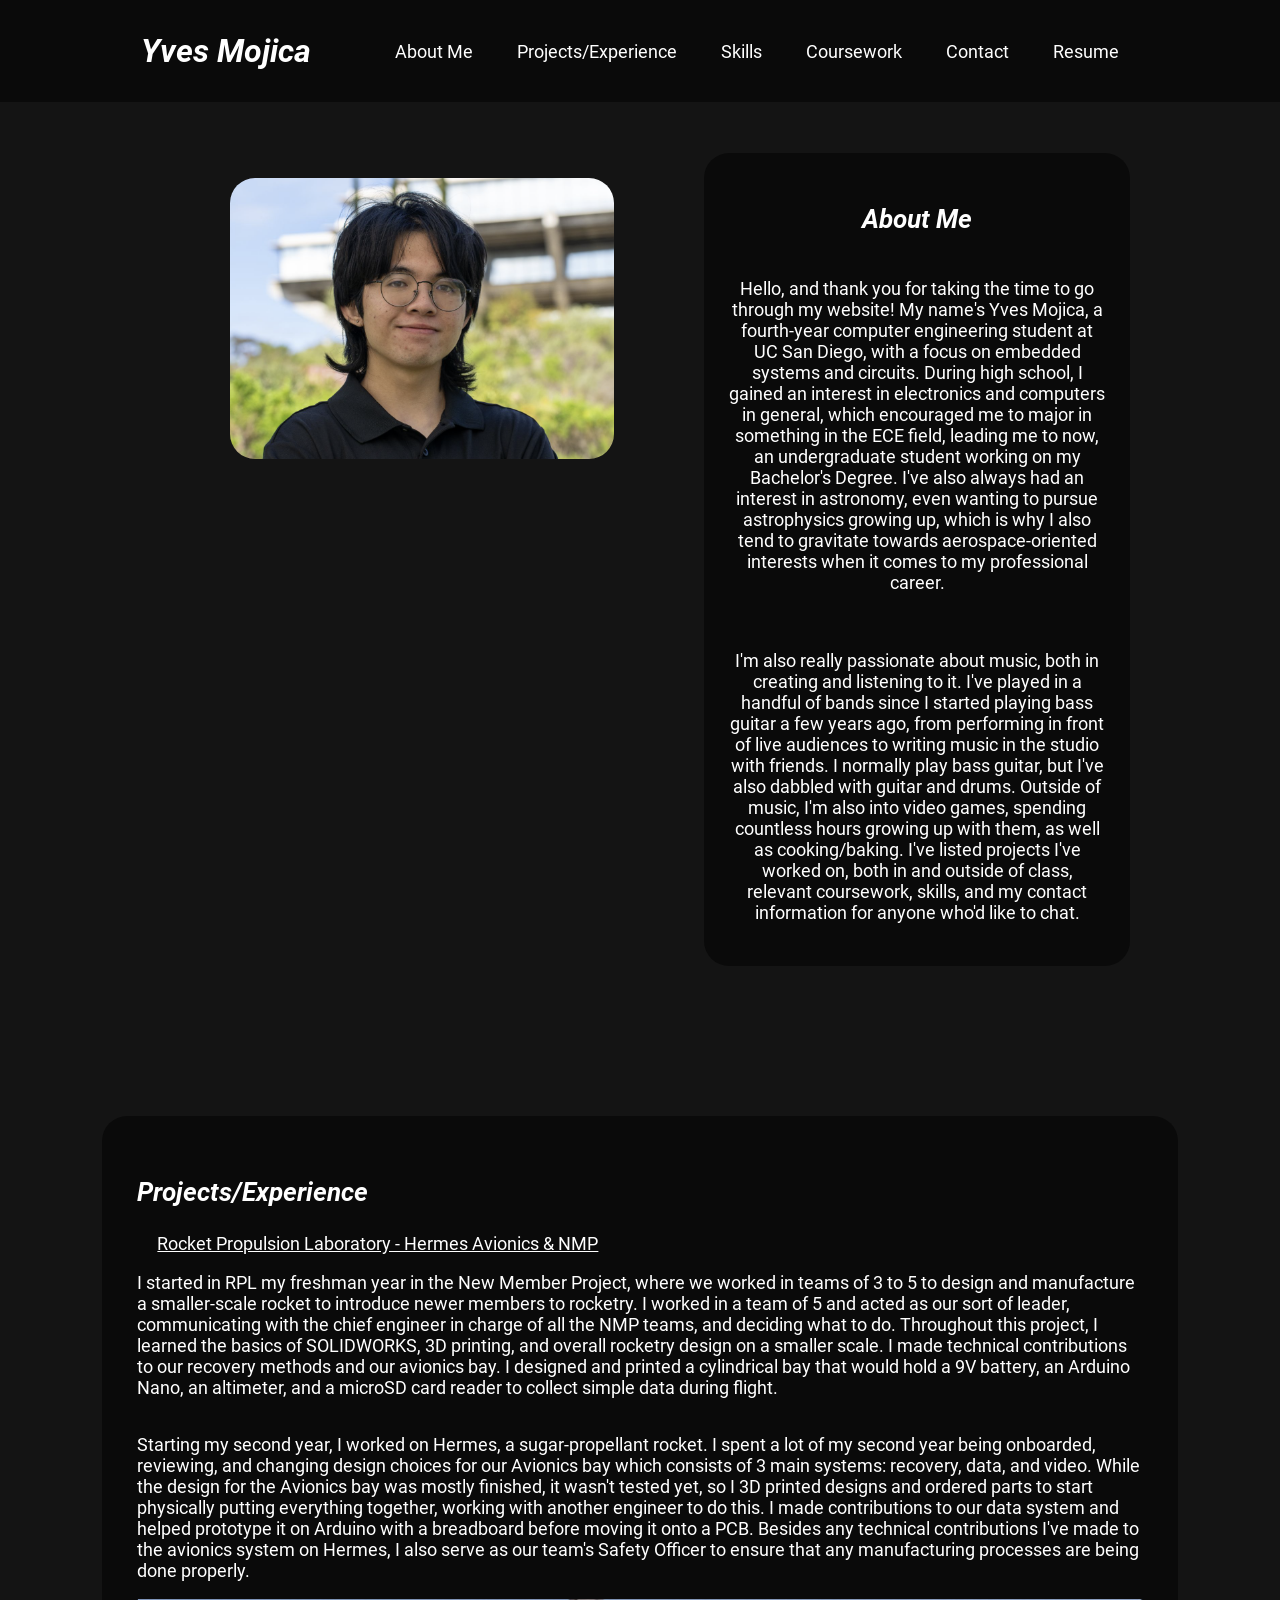
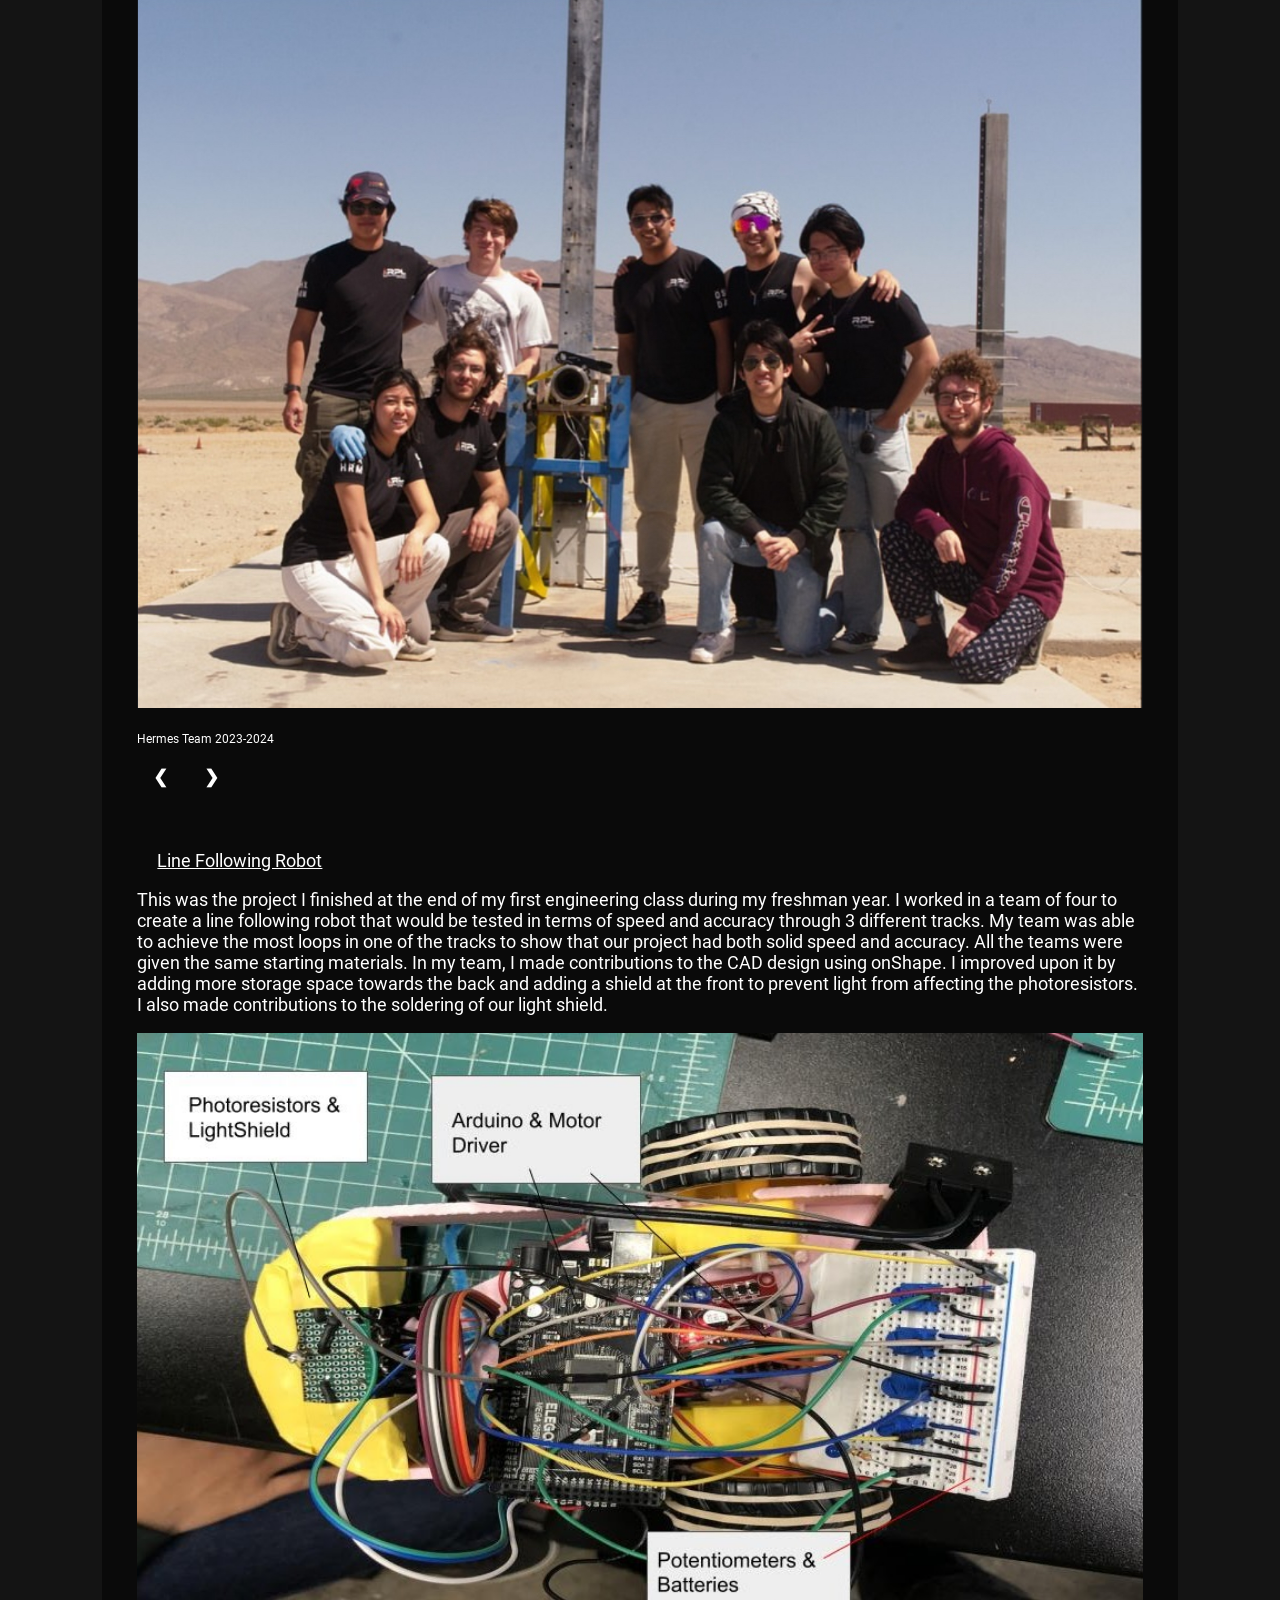
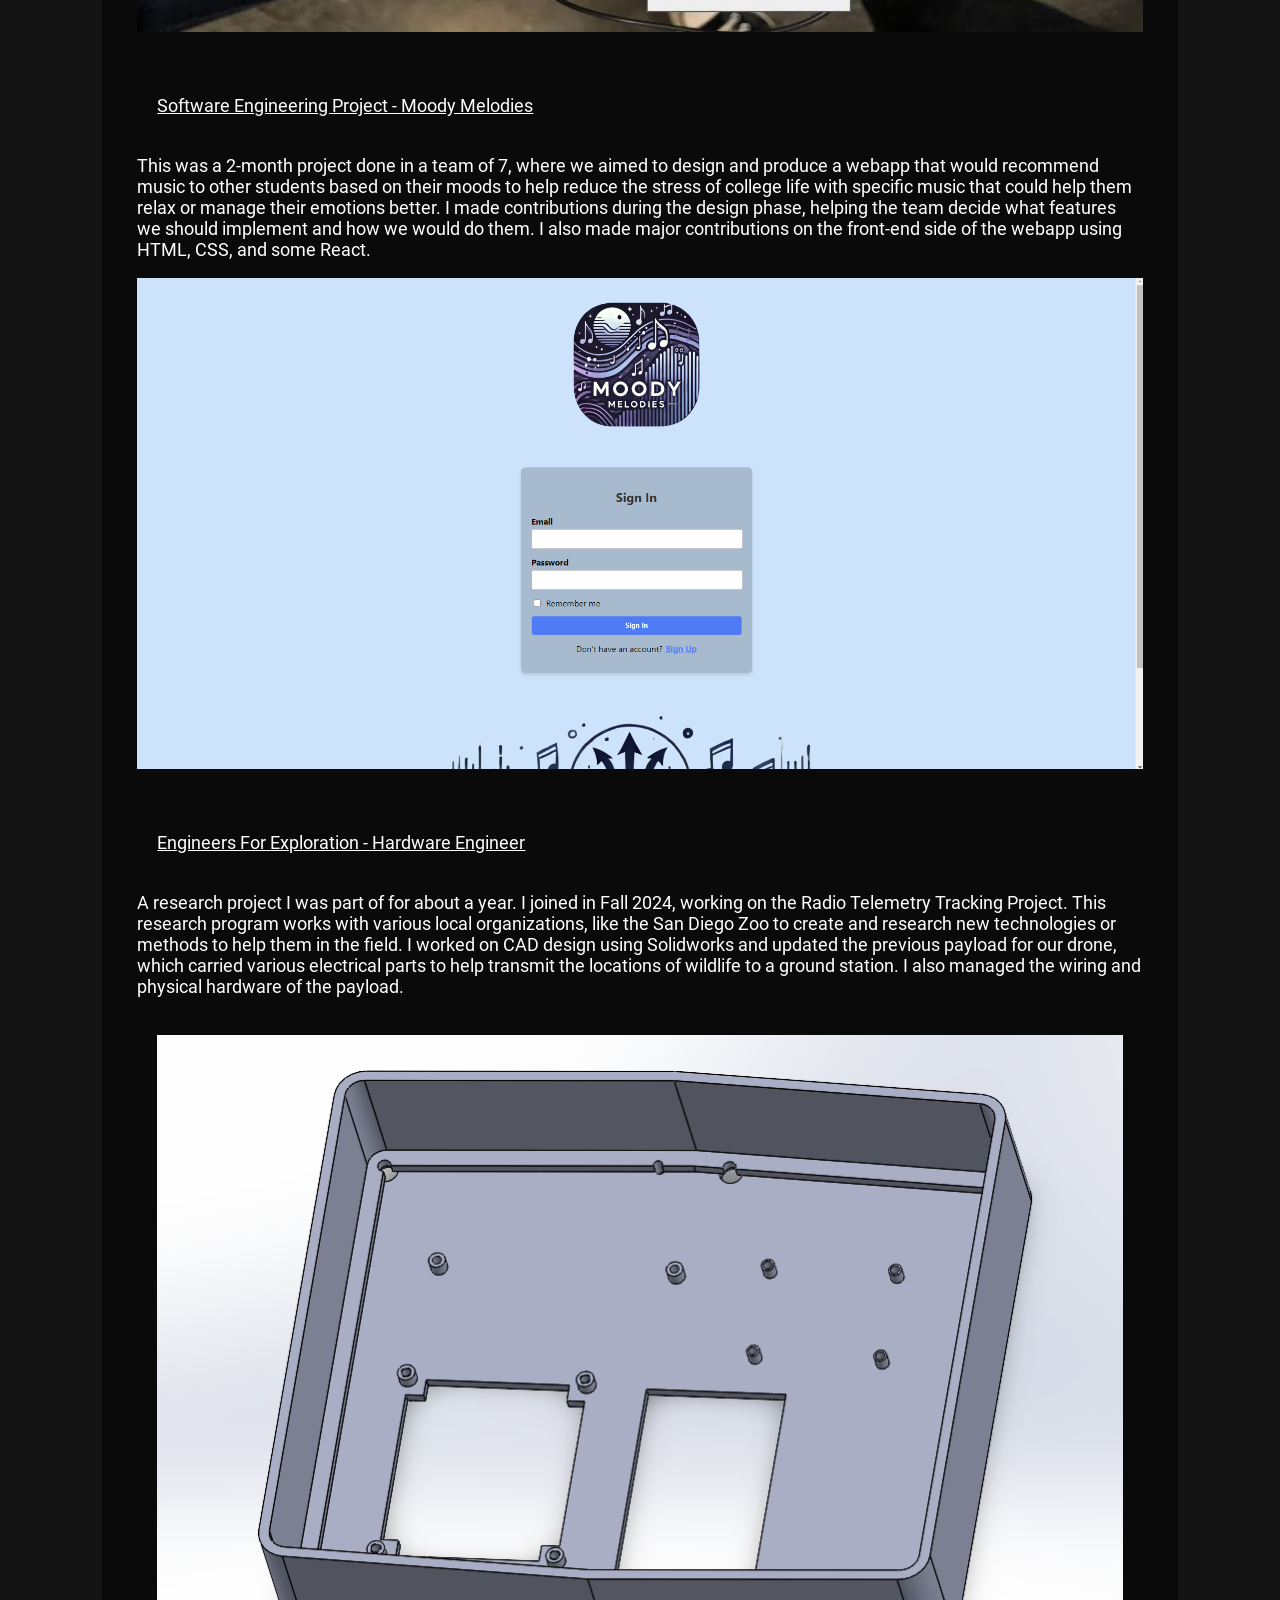
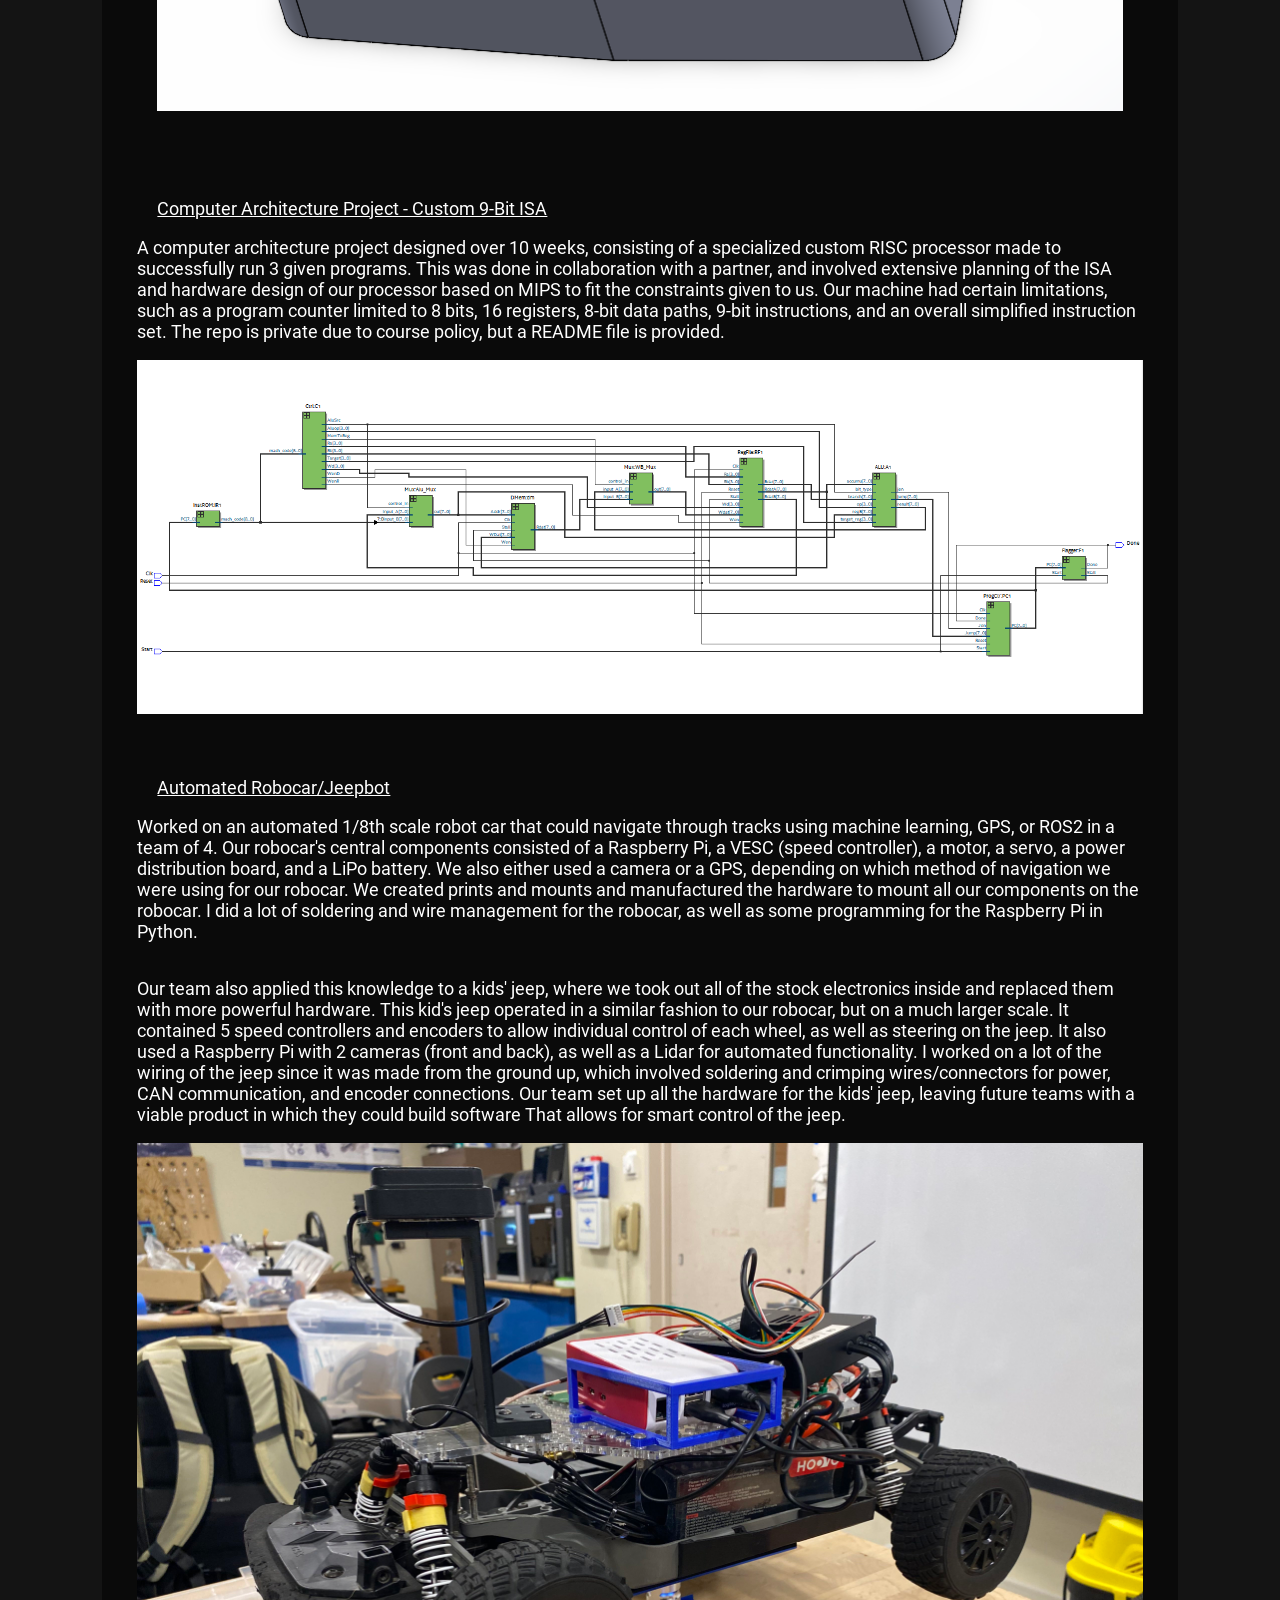
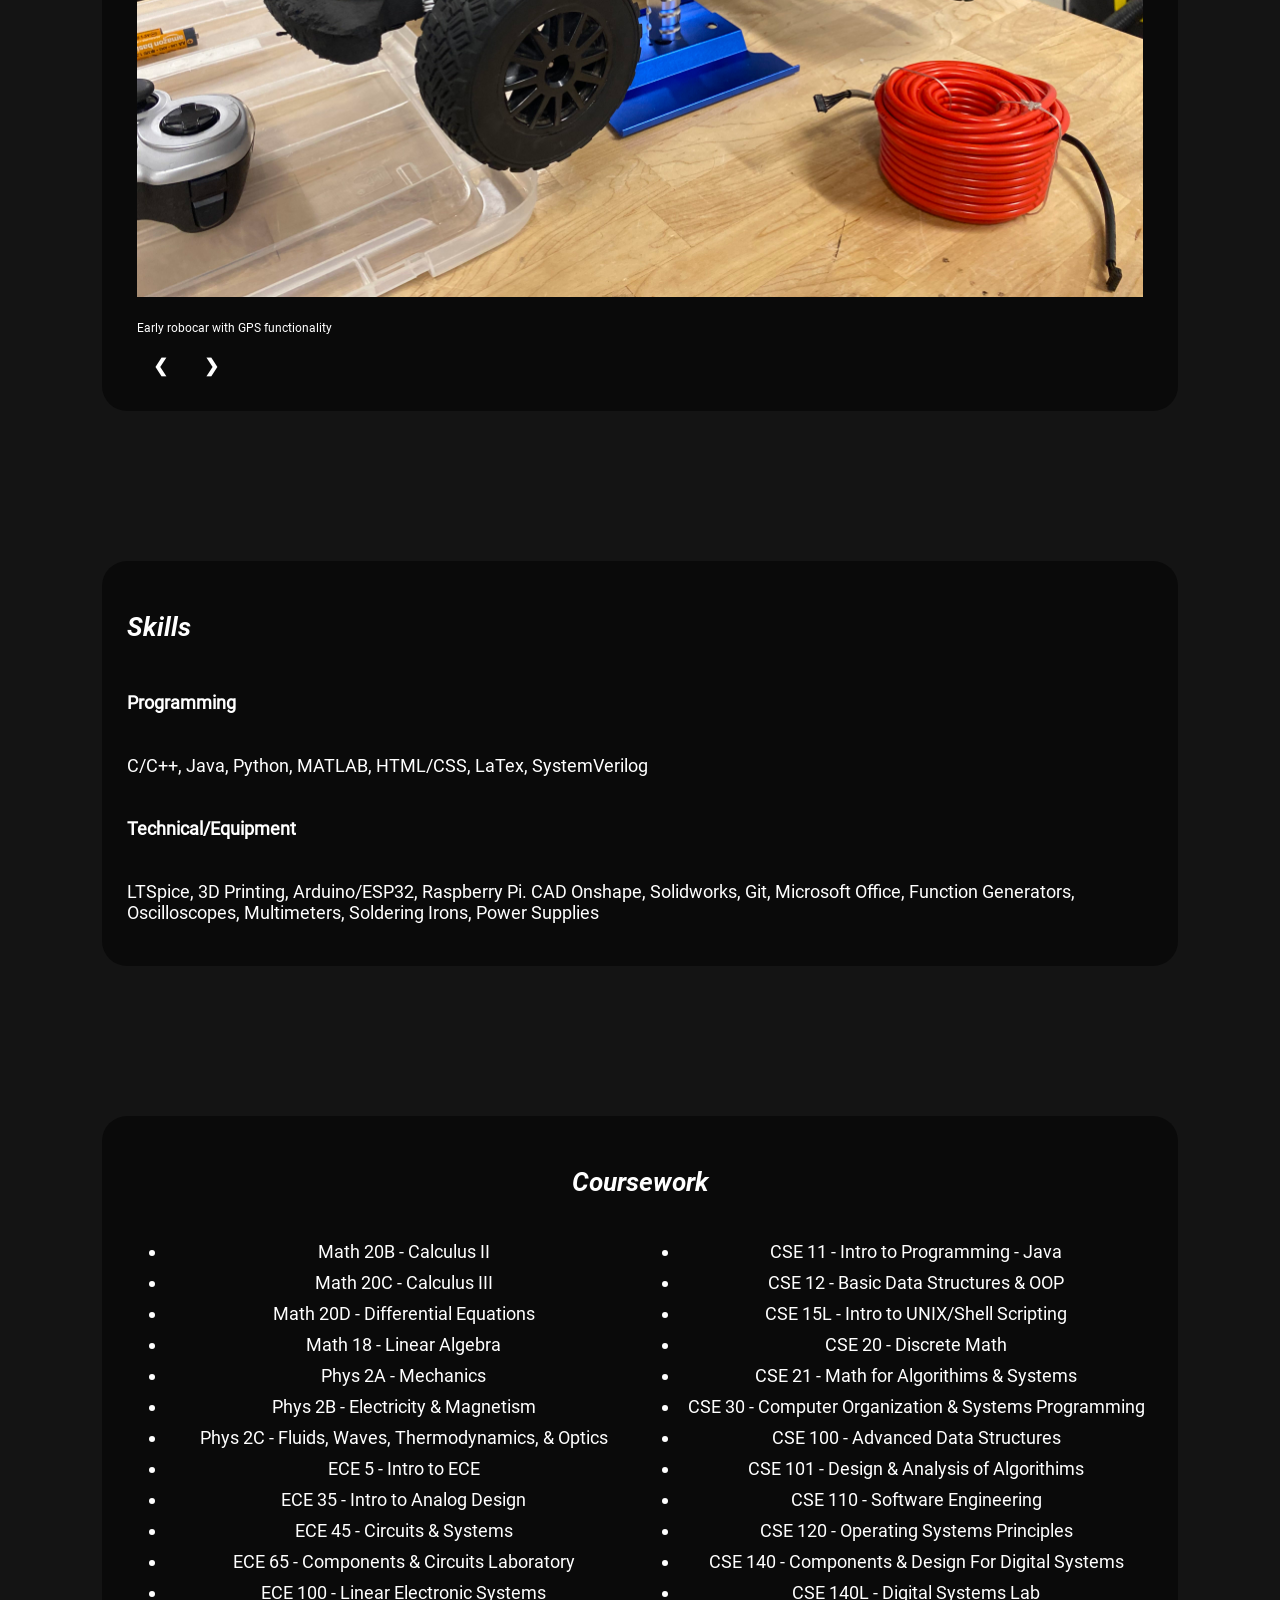
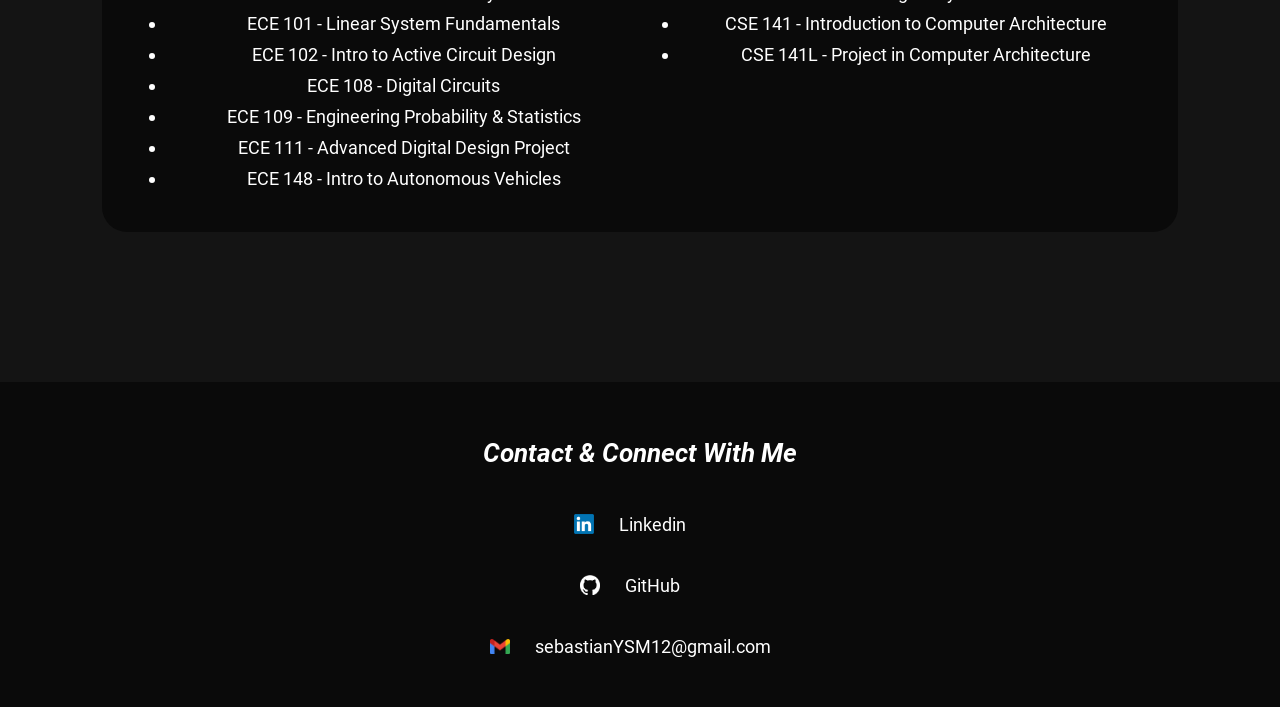
==== index.html @ 0448da9d "Update index.html" ====
<!DOCTYPE html>
<html>
<head>
<link rel="stylesheet" href="styling.css">
<link rel="stylesheet" href="https://cdnjs.cloudflare.com/ajax/libs/font-awesome/4.7.0/css/font-awesome.min.css">
<meta name="viewport" content="width=device-width,initial-scale=1" />
</head>
<body>
	
<div class="nav">
	<div class="header"><p>Yves Mojica</p></div>
	<div id="myLinks">
		<a href="#about">About Me</a>
        <a href="#projects">Projects/Experience</a>
        <a href="#skills">Skills</a>
        <a href="#coursework">Coursework</a>
        <a href="#contact">Contact</a>
        <a href="./assets/resume.pdf">Resume</a>
	</div>
    <a href="javascript:void(0);" class="icon" onclick="navMenu()">
        <i class="fa fa-bars"></i>
      </a>
</div>

<img src="./assets/headshot1.png" class="personalImage" width="30%" height="30%" style="max-width:100%;height:auto;"/>

<div id="about" class="div1">
	<div class="subheader"><p>About Me</p></div>

    <p> Hello, and thank you for taking the time to go through my website! My name's Yves Mojica, a fourth-year computer engineering student at UC San Diego, 
        with a focus on embedded systems and circuits. During high school, I gained an interest in electronics and computers in general, which encouraged me to 
	major in something in the ECE field, leading me to now, an undergraduate student working on my Bachelor's Degree. I've also always had an interest in astronomy, even wanting to pursue
		astrophysics growing up, which is why I also tend to gravitate towards aerospace-oriented interests when it comes to my professional career.
    </p>
    <br>
    <p> I'm also really passionate about music, both in creating and listening to it. I've played in a handful of bands since I started playing bass guitar a few years ago, from performing 
        in front of live audiences to writing music in the studio with friends. I normally play bass guitar, but I've also dabbled with guitar and drums. Outside of music, I'm also 
        into video games, spending countless hours growing up with them, as well as cooking/baking. I've listed projects I've worked on, both in and outside of class,
        relevant coursework, skills, and my contact information for anyone who'd like to chat.
    </p>
</div>

<div id="projects" class="div2">
    <div class="subheader"><p>Projects/Experience</p></div>

    <div class="projectTitle"><u><a href="https://github.com/Yves-M22/RPL-Hermes-Arduino-Code">Rocket Propulsion Laboratory - Hermes Avionics & NMP</a></u></div>

    <p> I started in RPL my freshman year in the New Member Project, where we worked in teams of 3 to 5 to design and manufacture a smaller-scale rocket to introduce newer members
        to rocketry. I worked in a team of 5 and acted as our sort of leader, communicating with the chief engineer in charge of all the NMP teams, and deciding what to do. Throughout
        this project, I learned the basics of SOLIDWORKS, 3D printing, and overall rocketry design on a smaller scale. I made technical contributions to our recovery methods and our
        avionics bay. I designed and printed a cylindrical bay that would hold a 9V battery, an Arduino Nano, an altimeter, and a microSD card reader to collect simple data during flight.
    </p>
    
    <p> Starting my second year, I worked on Hermes, a sugar-propellant rocket. I spent a lot of my second year being onboarded, reviewing, and changing design choices for our Avionics bay
        which consists of 3 main systems: recovery, data, and video. While the design for the Avionics bay was mostly finished, it wasn't tested yet, so I 3D printed designs and ordered parts
        to start physically putting everything together, working with another engineer to do this. I made contributions to our data system and helped prototype it on Arduino with a breadboard
        before moving it onto a PCB. Besides any technical contributions I've made to the avionics system on Hermes, I also serve as our team's Safety Officer to ensure that any manufacturing processes
        are being done properly.

    </p>

    <div id="slideshow-rpl" class="slideshow-container-RPL">

        <!-- Full-width images with number and caption text -->
        <div class="mySlides fade">
            <img src="./assets/team.PNG"  width="100%" height="100%" style="max-width:100%;height:auto;"/>
            <div class="text">Hermes Team 2023-2024</div>
        </div>
      
        <div class="mySlides fade">
            <img src="./assets/fritzing.png"  width="100%" height="100%" style="max-width:100%;height:auto;"/>
            <div class="text">Prototyping for Data Collection of Hermes I</div>
        </div>

		<div class="mySlides fade">
            <img src="./assets/hermesII.jpg"  width="100%" height="100%" style="max-width:100%;height:auto;"/>
            <div class="text">Hermes II Avionics/Recovery Bay</div>
        </div>
      
        <!-- Next and previous buttons -->
        <a class="prev" onclick="plusSlides(-1)">&#10094;</a>
        <a class="next" onclick="plusSlides(1)">&#10095;</a>
    </div>

    <br>
    <br>
    <br>

    <div class="projectTitle"><u><a href="https://sites.google.com/ucsd.edu/lab-4-site/home">Line Following Robot </a></u></div>

    <p> This was the project I finished at the end of my first engineering class during my freshman year. I worked in a team of four to create a line following robot that would be tested
        in terms of speed and accuracy through 3 different tracks. My team was able to achieve the most loops in one of the tracks to show that our project had both solid speed and accuracy. All the
        teams were given the same starting materials. In my team, I made contributions to the CAD design using onShape. I improved upon it by adding more storage space towards the back and adding a shield at the
        front to prevent light from affecting the photoresistors. I also made contributions to the soldering of our light shield. 
    </p>

    <img src="./assets/minirobot.jpg"  width="100%" height="100%" style="max-width:100%;height:auto;"/>

    <br>
    <br>
    <br>

    <div class="projectTitle"><u><a href="https://github.com/nqrwhal/CSE-110-Moody-Melodies">Software Engineering Project - Moody Melodies </a></u></div>

    <br>
    <p> This was a 2-month project done in a team of 7, where we aimed to design and produce a webapp that would recommend music to other students based on their moods to help reduce the
        stress of college life with specific music that could help them relax or manage their emotions better. I made contributions during the design phase, helping the team decide what features
        we should implement and how we would do them. I also made major contributions on the front-end side of the webapp using HTML, CSS, and some React. 
    </p>

    <img src="./assets/login.png"  width="100%" height="100%" style="max-width:100%;height:auto;"/>

    <br>
    <br>
    <br>
    
    <div class="projectTitle"><u><a href="https://e4e.ucsd.edu/radio-collar-tracker/">Engineers For Exploration - Hardware Engineer </a></u></div>

    <br>

    <p> A research project I was part of for about a year. I joined in Fall 2024, working on the Radio Telemetry Tracking Project. This research program works with various local organizations, like the 
        San Diego Zoo to create and research new technologies or methods to help them in the field. I worked on CAD design using Solidworks and updated the previous payload for our drone, which carried
        various electrical parts to help transmit the locations of wildlife to a ground station. I also managed the wiring and physical hardware of the payload. 
    </p>

	<a href="https://github.com/UCSD-E4E/radio-telemetry-tracker-drone-casing-cad">
		<img src="./assets/cadex.png"  width="100%" height="100%" style="max-width:100%;height:auto;"/>
	</a>
	
	<br>
    <br>
    <br>

	<div class="projectTitle"><u><a href="./assets/customISAreadme.md"> Computer Architecture Project - Custom 9-Bit ISA </a></u></div>

	<p> A computer architecture project designed over 10 weeks, consisting of a specialized custom RISC processor made to successfully run 3 given programs. This was done in collaboration with a partner, 
		and involved extensive planning of the ISA and hardware design of our processor based on MIPS to fit the constraints given to us. Our machine had certain limitations, such as a program counter limited
		to 8 bits, 16 registers, 8-bit data paths, 9-bit instructions, and an overall simplified instruction set. The repo is private due to course policy, but a README file is provided. 
    </p>

	<img src="./assets/RTL141.png"  width="100%" height="100%" style="max-width:100%;height:auto;"/>

	<br>
    <br>
    <br>

	<div class="projectTitle"><u><a href="https://github.com/UCSD-ECEMAE-148/148-jeepbot-team-02"> Automated Robocar/Jeepbot </a></u></div>

	<p> Worked on an automated 1/8th scale robot car that could navigate through tracks using machine learning, GPS, or ROS2 in a team of 4. Our robocar's central components consisted of a Raspberry Pi,
		a VESC (speed controller), a motor, a servo, a power distribution board, and a LiPo battery. We also either used a camera or a GPS, depending on which method of navigation we were using for our
		robocar. We created prints and mounts and manufactured the hardware to mount all our components on the robocar. I did a lot of soldering and wire management for the robocar, as well as some programming
		for the Raspberry Pi in Python.
	</p>
	<p>
		Our team also applied this knowledge to a kids' jeep, where we took out all of the stock electronics inside and replaced them with more powerful hardware. This kid's jeep operated in a similar
		fashion to our robocar, but on a much larger scale. It contained 5 speed controllers and encoders to allow individual control of each wheel, as well as steering on the jeep. It also used a Raspberry
		Pi with 2 cameras (front and back), as well as a Lidar for automated functionality. I worked on a lot of the wiring of the jeep since it was made from the ground up, which involved soldering and crimping
		wires/connectors for power, CAN communication, and encoder connections. Our team set up all the hardware for the kids' jeep, leaving future teams with a viable product in which they could build software
		That allows for smart control of the jeep.
    </p>

	<div id="slideshow-148" class="slideshow-container-148">

        <!-- Full-width images with number and caption text -->
        <div class="mySlides fade">
            <img src="./assets/robocar.jpg"  width="100%" height="100%" style="max-width:100%;height:auto;"/>
            <div class="text">Early robocar with GPS functionality</div>
        </div>
      
        <div class="mySlides fade">
            <img src="./assets/schematic.jpeg"  width="100%" height="100%" style="max-width:100%;height:auto;"/>
            <div class="text">Schematic of kids' jeep system</div>
        </div>

		<div class="mySlides fade">
            <img src="./assets/front.jpg"  width="100%" height="100%" style="max-width:100%;height:auto;"/>
            <div class="text">Front Trunk</div>
        </div>

		<div class="mySlides fade">
            <img src="./assets/back.jpg"  width="100%" height="100%" style="max-width:100%;height:auto;"/>
            <div class="text">Rear Trunk</div>
        </div>

		<div class="mySlides fade">
            <img src="./assets/backcam.jpg"  width="100%" height="100%" style="max-width:100%;height:auto;"/>
            <div class="text">Rear view of jeep</div>
        </div>
      
        <!-- Next and previous buttons -->
        <a class="prev" onclick="plusSlides(-1)">&#10094;</a>
        <a class="next" onclick="plusSlides(1,)">&#10095;</a>
    </div>


</div>

<div id="skills" class="div3">
    <div class="subheader"><p>Skills</p></div>
    <h4>Programming</h4>
    <p> C/C++, Java, Python, MATLAB, HTML/CSS, LaTex, SystemVerilog
    </p>
    <h4>Technical/Equipment</h4>
    <p> LTSpice, 3D Printing, Arduino/ESP32, Raspberry Pi. CAD Onshape, Solidworks, Git, Microsoft Office, Function Generators, Oscilloscopes, Multimeters, Soldering Irons, Power Supplies
    </p>
</div>

<div id="coursework" class="div4">
    <div class="subheader"><p>Coursework</p></div>
    
    <div class="courselist">
        <div class="col">
            <ul>
                <li>Math 20B - Calculus II</li>
                <li>Math 20C - Calculus III</li>
                <li>Math 20D - Differential Equations</li>
                <li>Math 18 - Linear Algebra</li>
                <li>Phys 2A - Mechanics</li>
                <li>Phys 2B - Electricity & Magnetism</li>
                <li>Phys 2C - Fluids, Waves, Thermodynamics, & Optics</li>
                <li>ECE 5 - Intro to ECE</li>
                <li>ECE 35 - Intro to Analog Design</li>
                <li>ECE 45 - Circuits & Systems</li>
                <li>ECE 65 - Components & Circuits Laboratory</li>
                <li>ECE 100 - Linear Electronic Systems</li>
                <li>ECE 101 - Linear System Fundamentals</li>
                <li>ECE 102 - Intro to Active Circuit Design</li>
		<li>ECE 108 - Digital Circuits </li>  
		<li>ECE 109 - Engineering Probability & Statistics</li>
				<li>ECE 111 - Advanced Digital Design Project</li>
				<li>ECE 148 - Intro to Autonomous Vehicles</li>
            </ul>
        </div>
        <div class="col">
            <ul>
                <li>CSE 11 - Intro to Programming - Java</li>
                <li>CSE 12 - Basic Data Structures & OOP</li>
                <li>CSE 15L - Intro to UNIX/Shell Scripting</li>
                <li>CSE 20 - Discrete Math</li>
                <li>CSE 21 - Math for Algorithims & Systems</li>
                <li>CSE 30 - Computer Organization & Systems Programming</li>
                <li>CSE 100 - Advanced Data Structures</li>
                <li>CSE 101 - Design & Analysis of Algorithims</li>
                <li>CSE 110 - Software Engineering</li>
				<li>CSE 120 - Operating Systems Principles</li>
				<li>CSE 140 - Components & Design For Digital Systems</li>
				<li>CSE 140L - Digital Systems Lab</li>
				<li>CSE 141 - Introduction to Computer Architecture</li>
				<li>CSE 141L - Project in Computer Architecture</li>
            </ul>
        </div>
    </div>
    
</div>

<div id="contact" class="div5">
    <div class="subheader"><p>Contact & Connect With Me</p></div>
    <div class="contactlinks">
        <img src="./assets/li.png"  width="20px" height="20px" style="max-width:100%;height:100%;margin-top:20px;margin-right:5px;"/>
        <a href="https://www.linkedin.com/in/yves-mojica-233aa2213/">Linkedin</a>
    </div>
    <div class="contactlinks">
        <img src="./assets/git.png"  width="20px" height="20px" style="max-width:100%;height:100%;margin-top:20px;margin-right:5px;"/>
        <a href="https://github.com/Yves-M22">GitHub</a>
    </div>
    <div class="contactlinks">
        <img src="./assets/mail.png"  width="20px" height="20px" style="max-width:100%;height:100%;margin-top:23px;margin-right:5px;"/>
        <a href="https://mail.google.com/mail/u/0/?tab=rm&ogbl#inbox?compose=GTvVlcSKkVPxxrDRsdkHplCWnQvXjzgZbpDwbRGkWvKtSDpphnmbQvbbkRJNpTvDTLDMnmckTTGjs"> sebastianYSM12@gmail.com</a>
    </div>
</div>


<script>
    function navMenu() {
      var x = document.getElementById("myLinks");
      if (x.style.display === "block") {
        x.style.display = "none";
      } else {
        x.style.display = "block";
      }
    }

	let slideIndices = {
      "slideshow-rpl": 1,
      "slideshow-148": 1
	};

	window.onload = function() {
      showSlides(1, "slideshow-rpl");
      showSlides(1, "slideshow-148");
    };

	function plusSlides(n, containerId) {
      showSlides(slideIndices[containerId] += n, containerId);
	}

	function showSlides(n, containerId) {
      let i;
      let container = document.getElementById(containerId);
      let slides = container.getElementsByClassName("mySlides");
    
      if (n > slides.length) { slideIndices[containerId] = 1 }
      if (n < 1) { slideIndices[containerId] = slides.length }
    
      for (i = 0; i < slides.length; i++) {
        slides[i].style.display = "none";
      }
    
      slides[slideIndices[containerId] - 1].style.display = "block";
	}

</script>
---- styling.css ----
@font-face { font-family: roboto-regular; 
    src: url('./assets/Roboto-Regular.ttf'); } 

@font-face { font-family: roboto-bold; 
    src: url('./assets/Roboto-BoldItalic.ttf'); } 

@font-face { font-family: roboto-med ; 
	src: url('./assets/Roboto-MediumItalic.ttf'); } 


.header {
    color:white;
    font-family: roboto-bold;
    font-size: 32px;
	margin-right: 5%;
}

.subheader {
    color:white;
    font-family: roboto-bold;
    font-size: 26px;
}


.nav {
	display: inline-block;
	width: 100%;
	position: sticky;
	top: 0;
	scroll-margin-top: 200px;
	font-size: 18px;
	color: black;
	background-color: rgb(10, 10, 10);
	max-width: 100%;
    display:flex;
    justify-content: center;
    align-items: center;
    margin-bottom:50px;
	
}

.icon {
	display: none;
}

a {
	display:inline;
	text-decoration: none;
	text-align: center;
	padding: 20px;
	width: 20x;
	color: white;
}

a:visited {
	color: white;
}

a:hover {
	background-color:rgb(25, 25, 25);
	color: white;
	font-size: 18px;
}

.personalImage {
	float: left;
	margin-left: 18%;
	margin-top: 2%;
	border-radius: 25px;
}

.div1 {
	background-color: rgb(10, 10, 10);
	scroll-margin-top: 200px;
	font-size: 18px;
	color: white;
    display: flex;
    justify-content: flex-end;
    flex-direction: column;
    margin-bottom:150px;
    margin-right:150px;
    margin-left: 55%;
    text-align: center;
    border-radius: 25px;
    padding: 25px;
	margin-top: 4%;
}

.subsub {
	color:white;
    font-family: roboto-med;
    font-size: 20px;
	text-align: left;
}

  
  
  /* Next & previous buttons */
.prev, .next {
	cursor: pointer;
	top: 50%;
	width: auto;
	margin-top: -22px;
	padding: 16px;
	color: white;
	font-weight: bold;
	font-size: 18px;
	transition: 0.6s ease;
	user-select: none;
}
  
 

/* Caption text */
.text {
	font-size: 12px;
	margin-top: 20px;
	margin-bottom: 20px;

}


.div2 {
	text-align: left;
	background-color: rgb(10, 10, 10);
	scroll-margin-top: 200px;
	font-size: 18px;
	color: white;
    display: flex;
    justify-content: flex-end;
    flex-direction: column;
    margin-bottom:150px;
    margin-right:8%;
    margin-left: 8%;
    border-radius: 25px;
    padding: 35px;
	margin-top: 4%;
}

.div3 {
	background-color: rgb(10, 10, 10);
	scroll-margin-top: 200px;
	font-size: 18px;
	color: white;
    display: flex;
    justify-content: flex-end;
    flex-direction: column;
    margin-bottom:150px;
    margin-right:8%;
    margin-left: 8%;
    border-radius: 25px;
    padding: 25px;
	margin-top: 4%;
}

.div4 {
	background-color: rgb(10, 10, 10);
	scroll-margin-top: 200px;
	font-size: 18px;
	color: white;
    margin-bottom:150px;
    margin-right:8%;
    margin-left: 8%;
    text-align: center;
    border-radius: 25px;
    padding: 25px;
	margin-top: 4%;
}

.courselist {
	display: flex;
}

.col {
	flex: 50%;
}

ul li {
    margin-bottom: 10px;
}



.contactlinks{
	display: flex;
	justify-content: center;
}

.div5 {
	background-color: rgb(10, 10, 10);
	scroll-margin-top: 200px;
	font-size: 18px;
	color: white;
	max-width:100%;
    padding: 30px;
	margin-top: 4%;
	justify-content: center;
	text-align: center;
}

body {
	width: 100%;
	height: 100%;
	margin: 0px;
	padding: 0px;
	overflow-x: hidden;
    background-color: rgb(20, 20, 20);
    font-family: roboto-regular;
}

@media screen and (max-width: 1100px) {
	
	.header {
		font-size: 24px;
		 margin-right: 0%;
	}

	.nav {
		overflow: hidden;
		position: relative;
	}
	
	.nav #myLinks {
		display: none;
	}

	.icon {
		display: flex;
		margin-left: 50%;
		display: block;
 		position: absolute;
  	    right: 0;
  	    top: 0;
	}

	a {
		color: white;
  		padding: 14px 16px;
  		text-decoration: none;
  		font-size: 17px;
  		display: block;
	}

	a:hover {
		background-color: rgb(25, 25, 25);;
		color: white;
	}

	  
	
	.personalImage {
		display: block;
  		margin-left: 30%;
  		margin-right: auto;
		width: 40%;
	}

	.div1 {
		background-color: rgb(10, 10, 10);
		scroll-margin-top: 200px;
		color: white;
		margin-bottom:50px;
		margin-right:150px;
		text-align: center;
		border-radius: 25px;
		padding: 20px;
		margin-top: 60%;
		margin-left: 9%;
		margin-right: 9%;
	}

	.mySlides {
    	display: none;
	}	

	.div4 {
		font-size: 14px;
	}
}
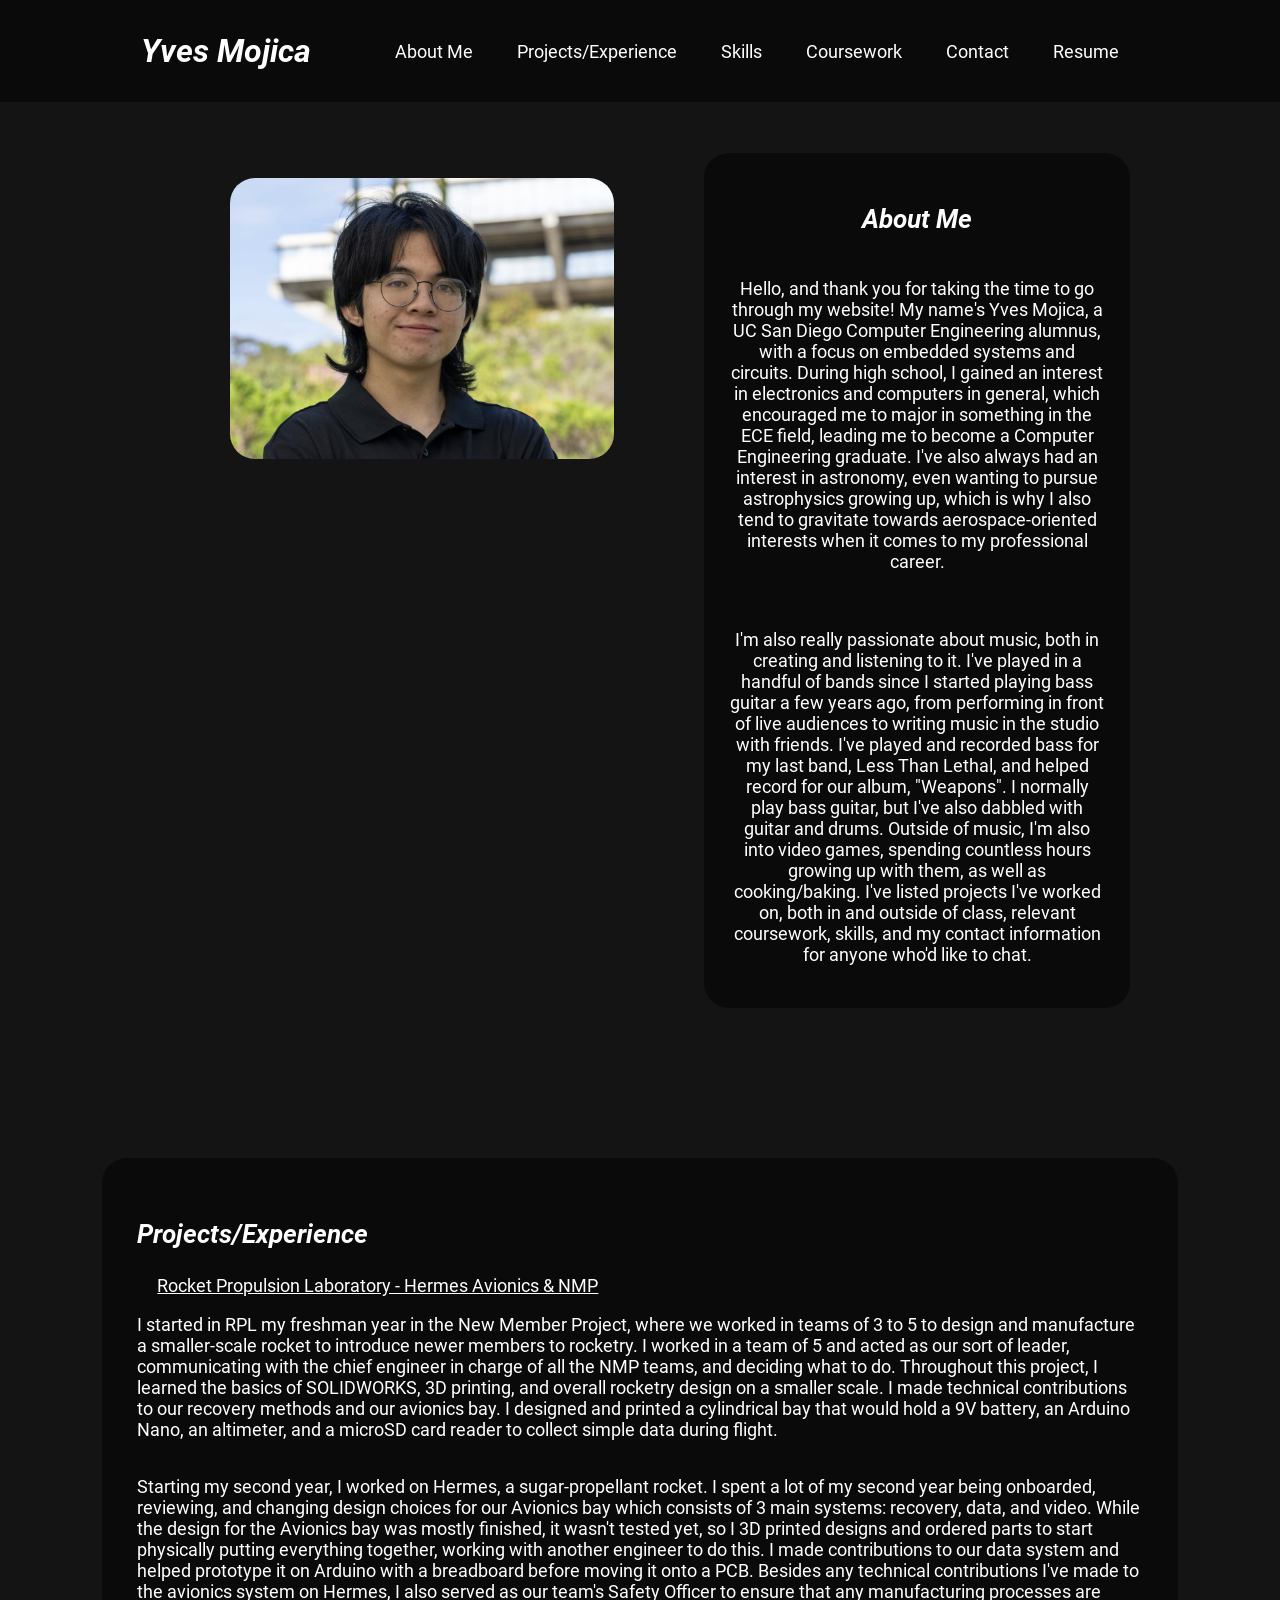
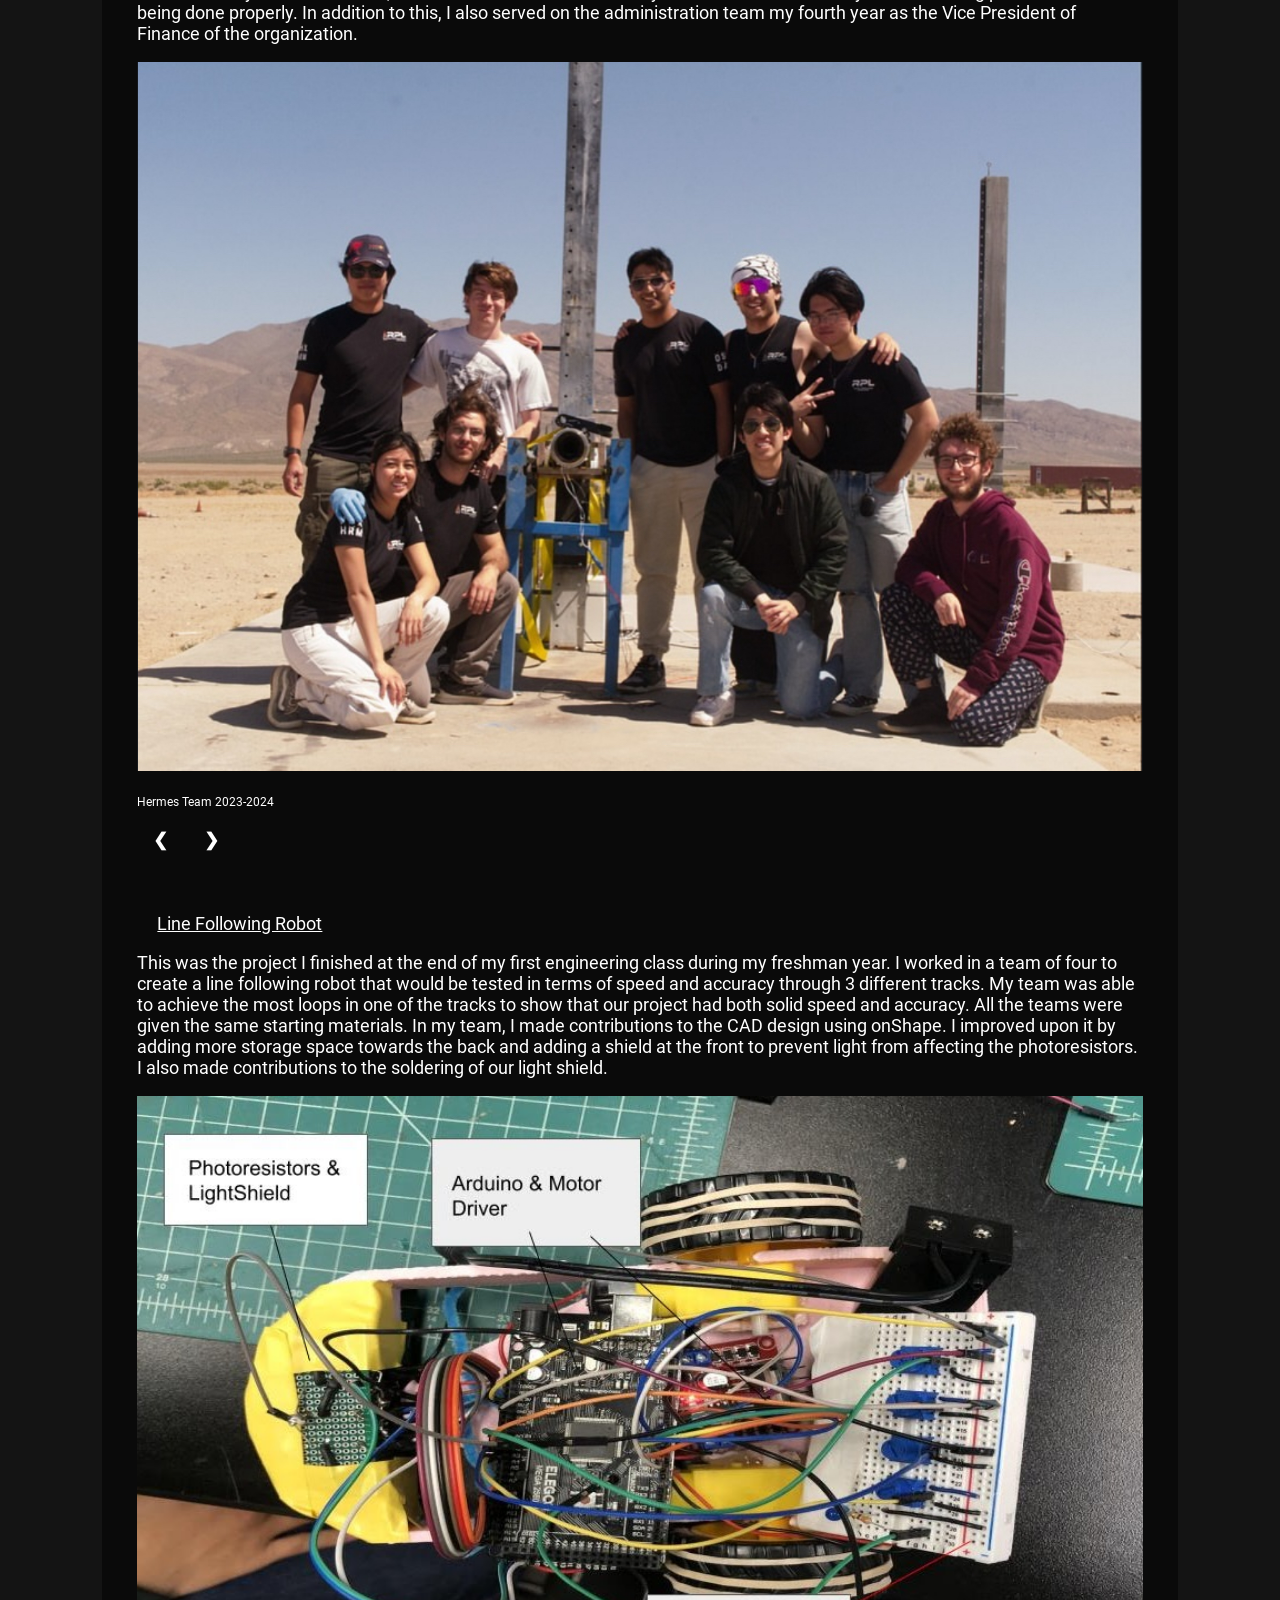
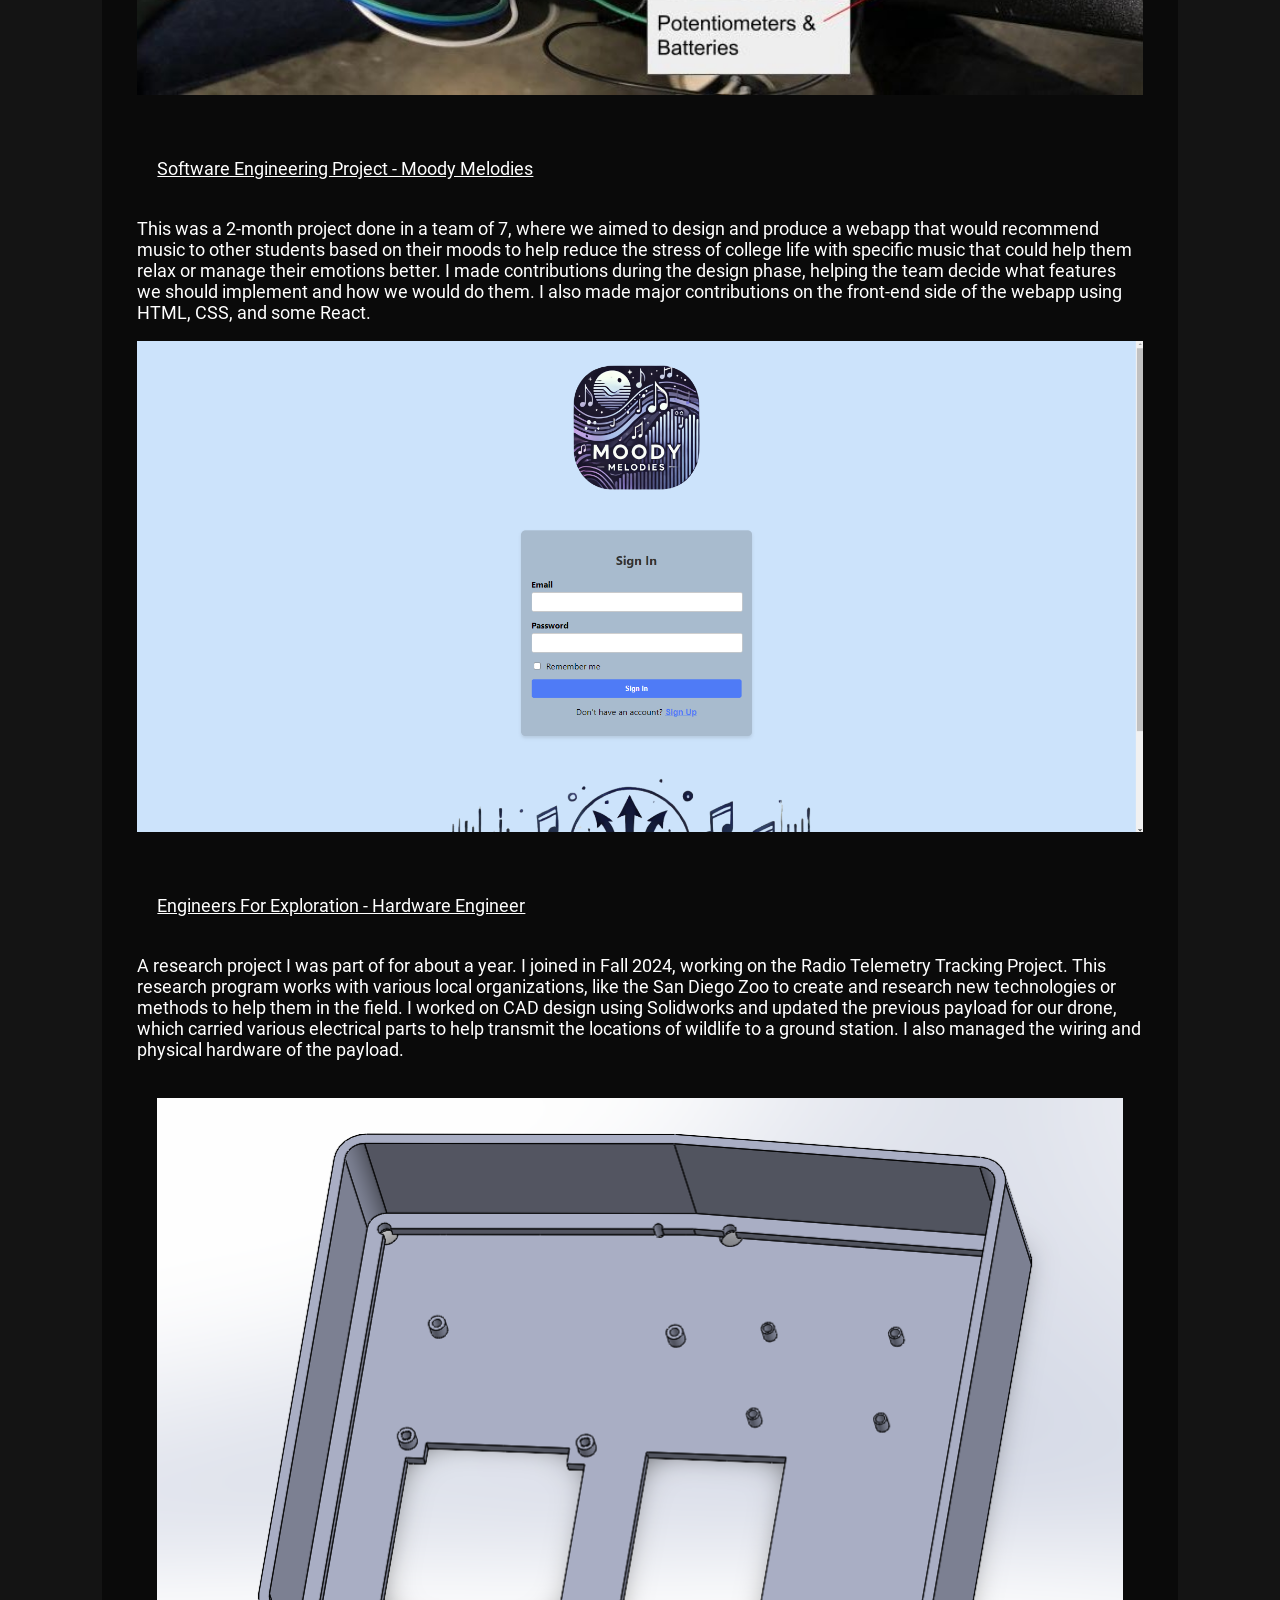
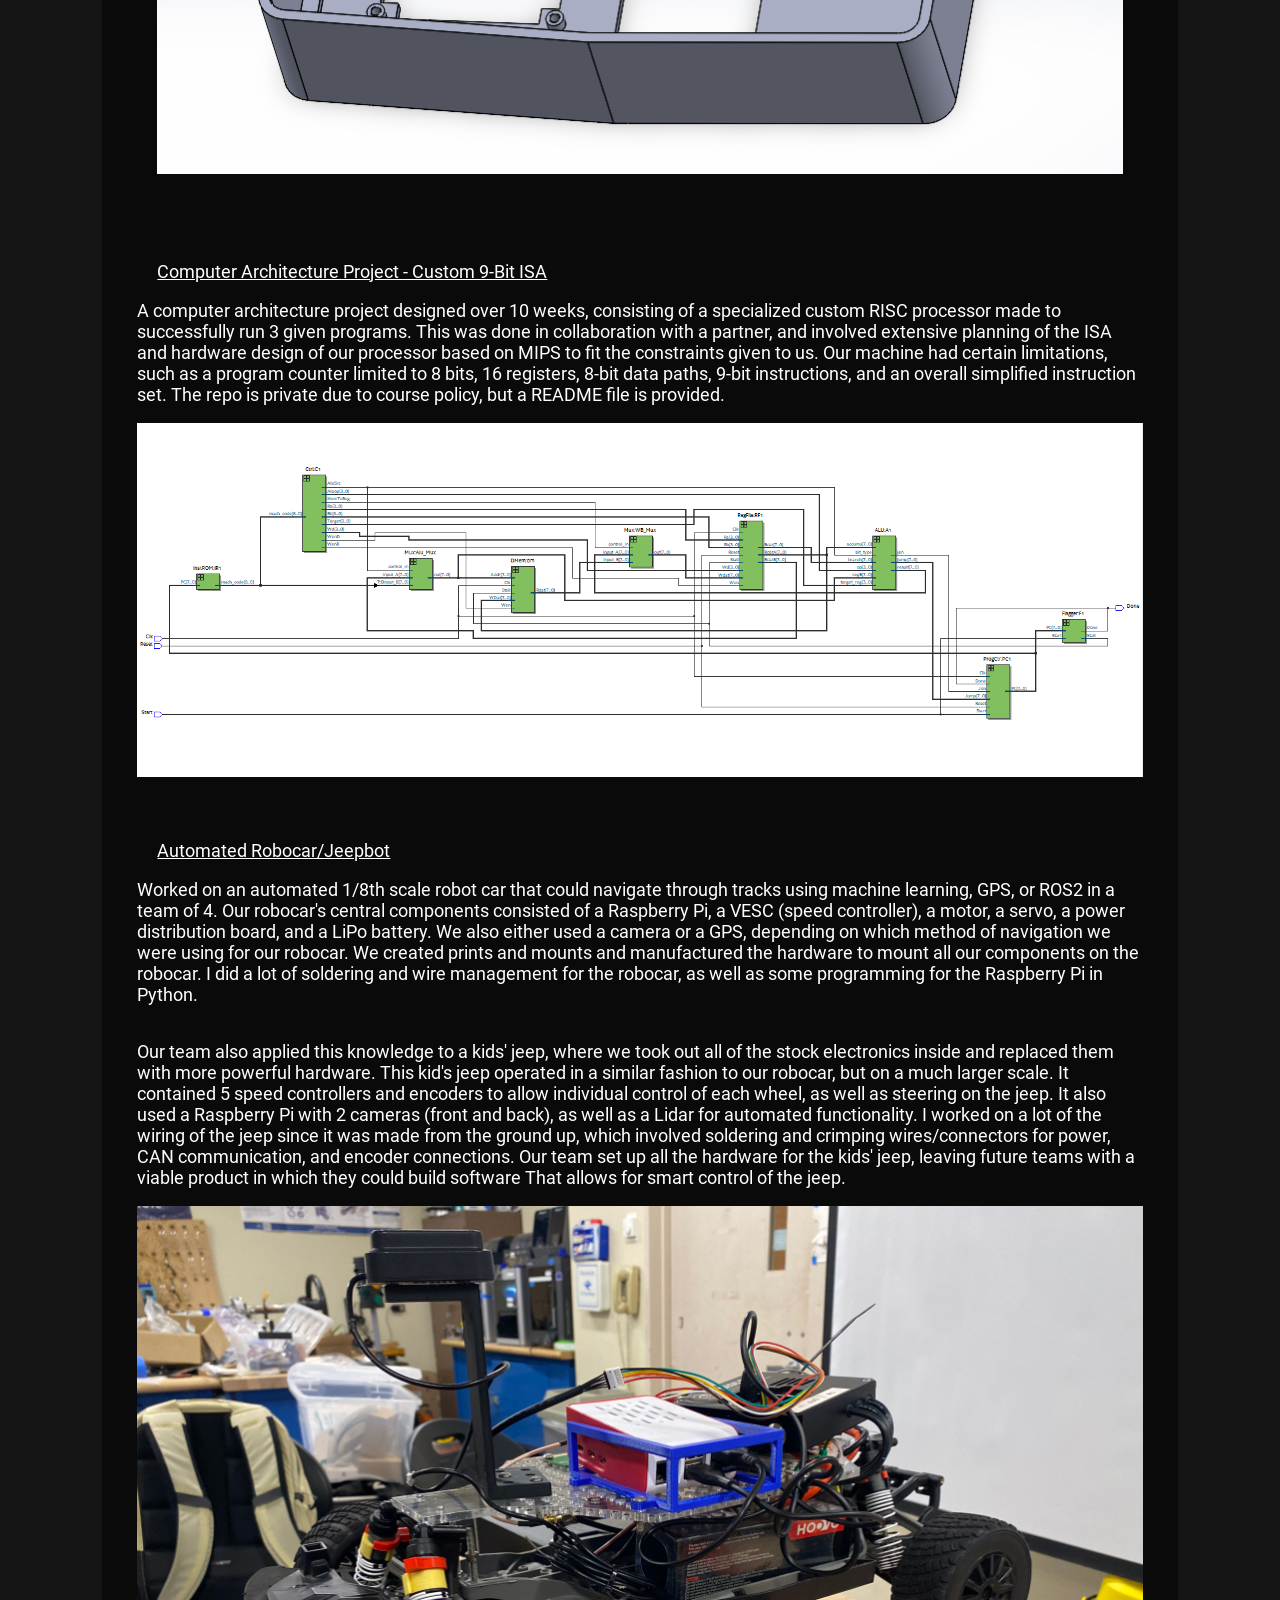
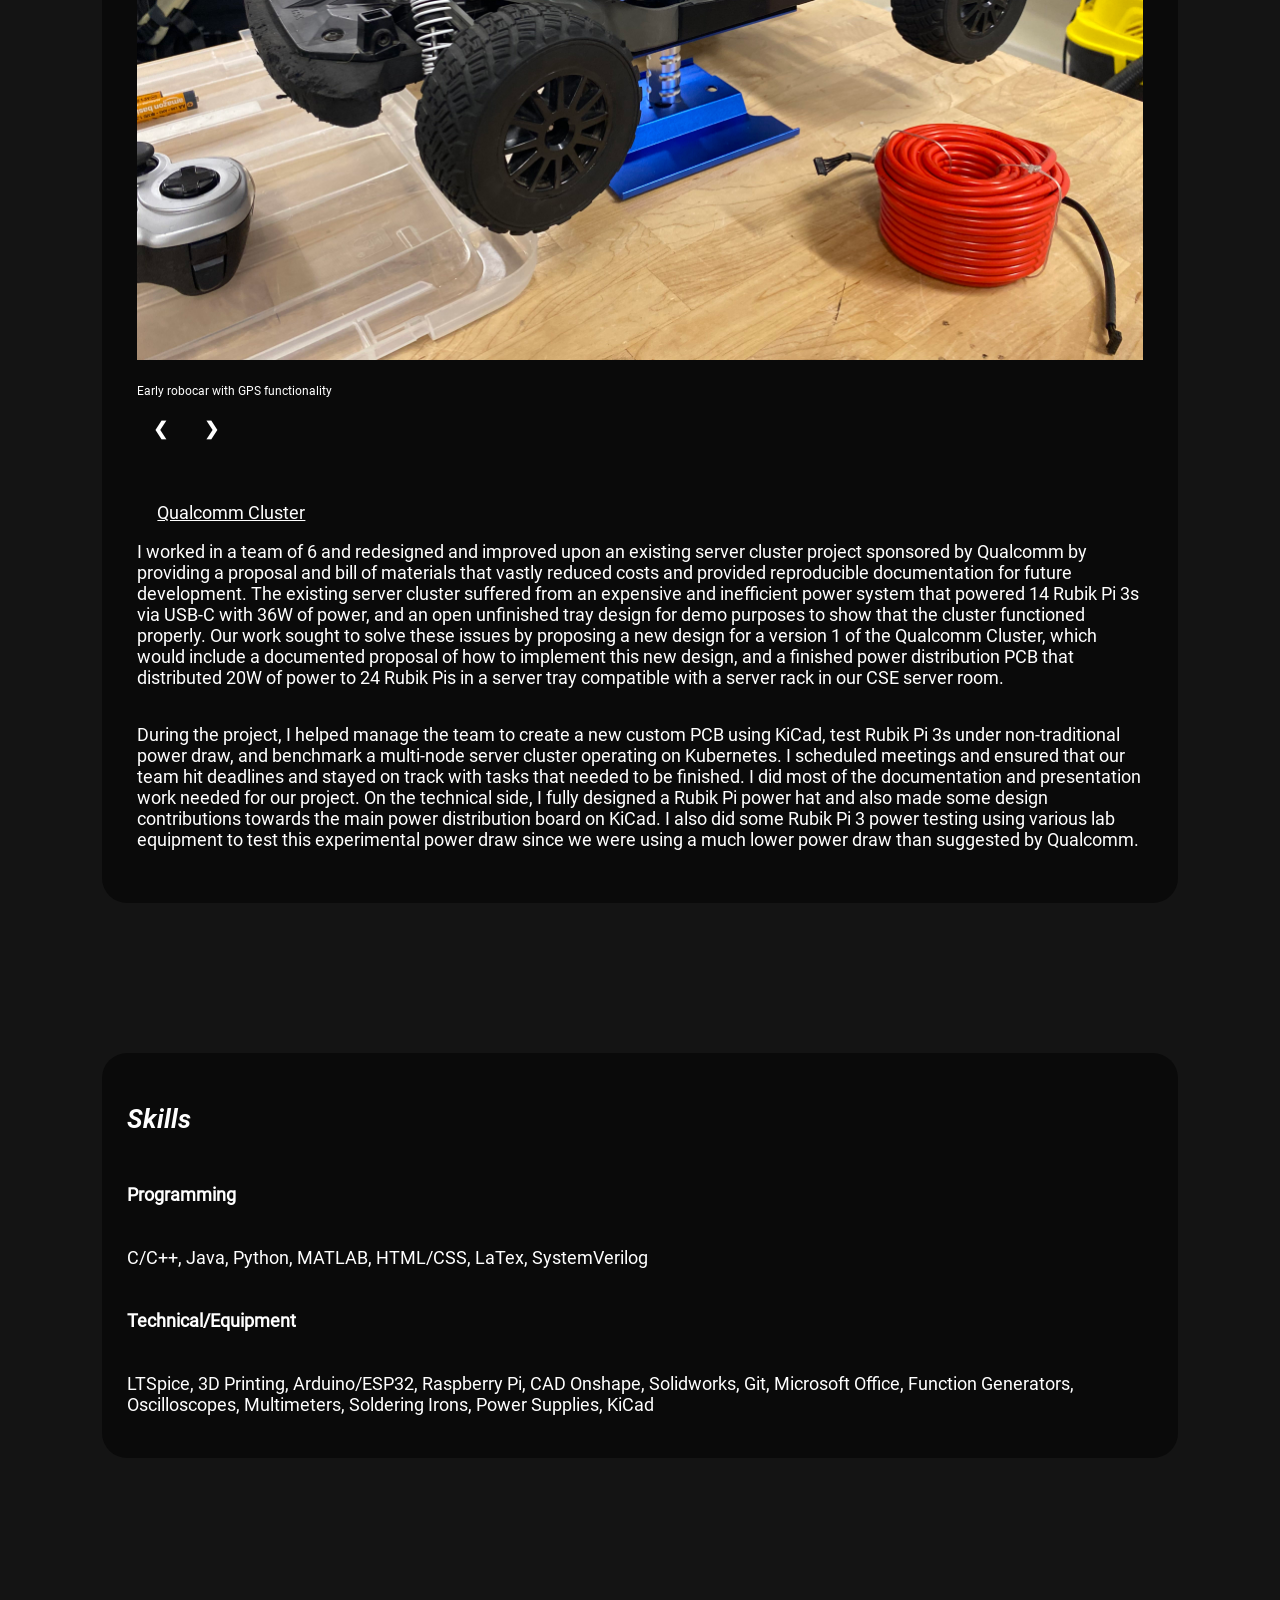
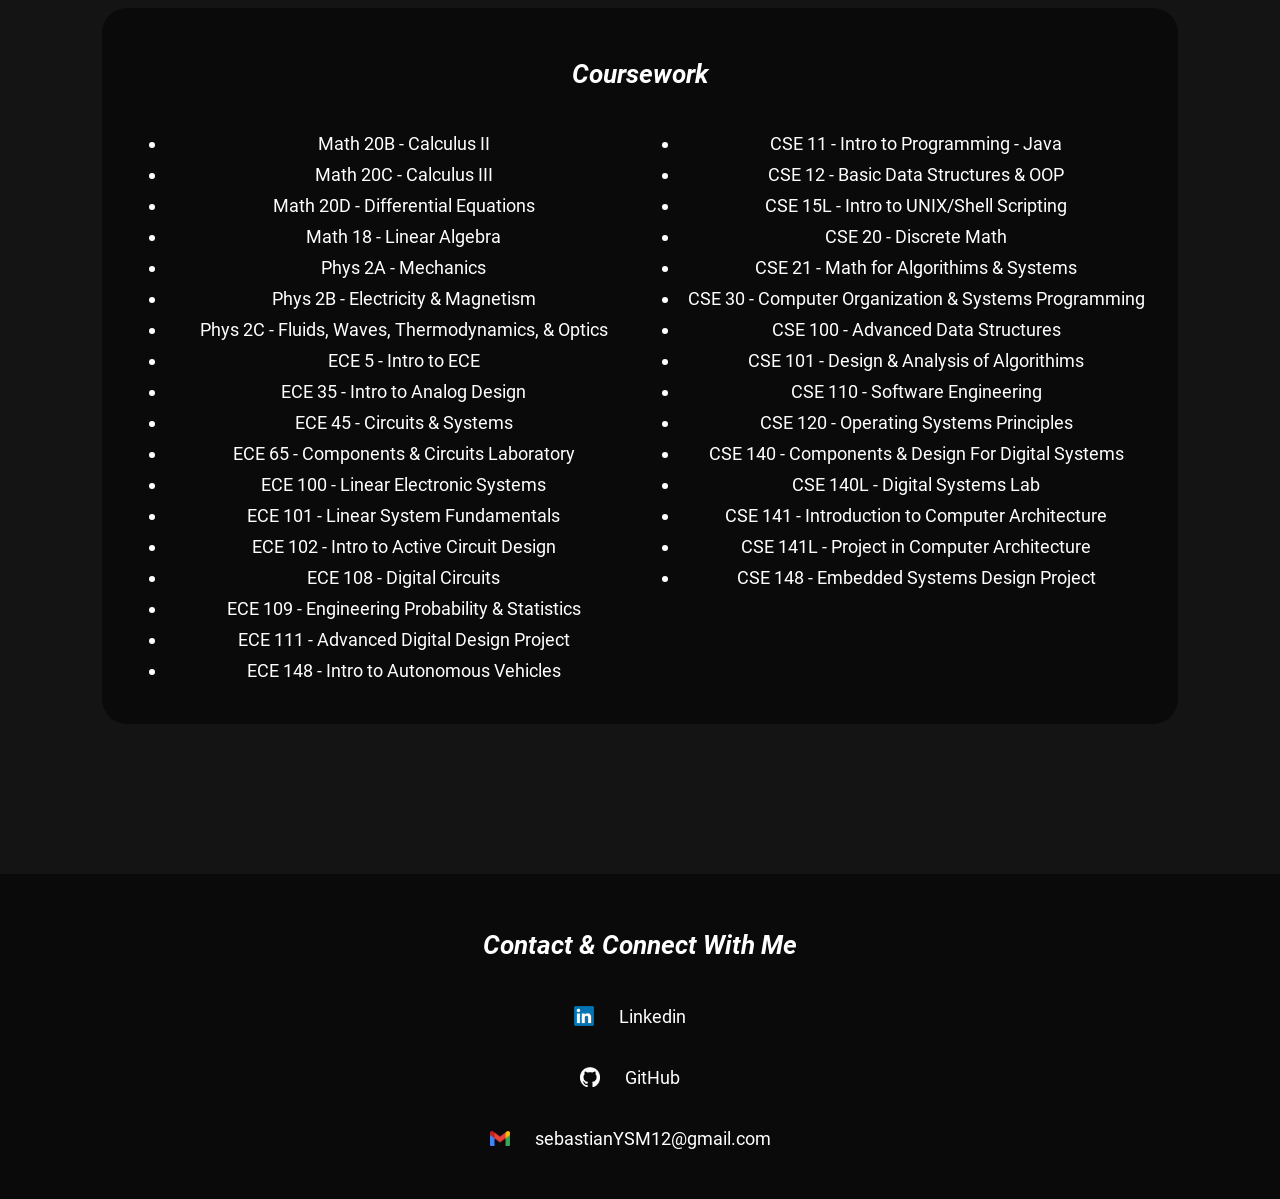
==== commit 61b13607: "Update index.html" ====
--- a/index.html
+++ b/index.html
@@ -27,16 +27,16 @@
 <div id="about" class="div1">
 	<div class="subheader"><p>About Me</p></div>
 
-    <p> Hello, and thank you for taking the time to go through my website! My name's Yves Mojica, a fourth-year computer engineering student at UC San Diego, 
+    <p> Hello, and thank you for taking the time to go through my website! My name's Yves Mojica, a UC San Diego Computer Engineering alumnus, 
         with a focus on embedded systems and circuits. During high school, I gained an interest in electronics and computers in general, which encouraged me to 
-	major in something in the ECE field, leading me to now, an undergraduate student working on my Bachelor's Degree. I've also always had an interest in astronomy, even wanting to pursue
+	major in something in the ECE field, leading me to become a Computer Engineering graduate. I've also always had an interest in astronomy, even wanting to pursue
 		astrophysics growing up, which is why I also tend to gravitate towards aerospace-oriented interests when it comes to my professional career.
     </p>
     <br>
     <p> I'm also really passionate about music, both in creating and listening to it. I've played in a handful of bands since I started playing bass guitar a few years ago, from performing 
-        in front of live audiences to writing music in the studio with friends. I normally play bass guitar, but I've also dabbled with guitar and drums. Outside of music, I'm also 
-        into video games, spending countless hours growing up with them, as well as cooking/baking. I've listed projects I've worked on, both in and outside of class,
-        relevant coursework, skills, and my contact information for anyone who'd like to chat.
+        in front of live audiences to writing music in the studio with friends. I've played and recorded bass for my last band, Less Than Lethal, and helped record for our album, "Weapons". 
+		I normally play bass guitar, but I've also dabbled with guitar and drums. Outside of music, I'm also into video games, spending countless hours growing up with them, as well as cooking/baking. 
+		I've listed projects I've worked on, both in and outside of class, relevant coursework, skills, and my contact information for anyone who'd like to chat.
     </p>
 </div>
 
@@ -54,9 +54,8 @@
     <p> Starting my second year, I worked on Hermes, a sugar-propellant rocket. I spent a lot of my second year being onboarded, reviewing, and changing design choices for our Avionics bay
         which consists of 3 main systems: recovery, data, and video. While the design for the Avionics bay was mostly finished, it wasn't tested yet, so I 3D printed designs and ordered parts
         to start physically putting everything together, working with another engineer to do this. I made contributions to our data system and helped prototype it on Arduino with a breadboard
-        before moving it onto a PCB. Besides any technical contributions I've made to the avionics system on Hermes, I also serve as our team's Safety Officer to ensure that any manufacturing processes
-        are being done properly.
-
+        before moving it onto a PCB. Besides any technical contributions I've made to the avionics system on Hermes, I also served as our team's Safety Officer to ensure that any manufacturing processes
+        are being done properly. In addition to this, I also served on the administration team my fourth year as the Vice President of Finance of the organization. 
     </p>
 
     <div id="slideshow-rpl" class="slideshow-container-RPL">
@@ -76,10 +75,14 @@
             <img src="./assets/hermesII.jpg"  width="100%" height="100%" style="max-width:100%;height:auto;"/>
             <div class="text">Hermes II Avionics/Recovery Bay</div>
         </div>
+
+		<div class="mySlides fade">
+            <img src="./assets/hermesIII.jpg"  width="100%" height="100%" style="max-width:100%;height:auto;"/>
+            <div class="text">Hermes III Avionics/Recovery Bay</div>
+        </div>
       
-        <!-- Next and previous buttons -->
-        <a class="prev" onclick="plusSlides(-1)">&#10094;</a>
-        <a class="next" onclick="plusSlides(1)">&#10095;</a>
+        <a class="prev" onclick="plusSlides(-1, 'slideshow-rpl')">&#10094;</a>
+		<a class="next" onclick="plusSlides(1, 'slideshow-rpl')">&#10095;</a>
     </div>
 
     <br>
@@ -187,10 +190,28 @@
             <div class="text">Rear view of jeep</div>
         </div>
       
-        <!-- Next and previous buttons -->
-        <a class="prev" onclick="plusSlides(-1)">&#10094;</a>
-        <a class="next" onclick="plusSlides(1,)">&#10095;</a>
-    </div>
+        <a class="prev" onclick="plusSlides(-1, 'slideshow-148')">&#10094;</a>
+		<a class="next" onclick="plusSlides(1, 'slideshow-148')">&#10095;</a>
+    </div>
+
+	<br>
+    <br>
+    <br>
+
+	<div class="projectTitle"><u><a href="https://github.com/mraysu/cse145sp26-qcluster"> Qualcomm Cluster </a></u></div>
+
+	<p> I worked in a team of 6 and redesigned and improved upon an existing server cluster project sponsored by Qualcomm by providing a proposal and bill of materials that vastly reduced costs 
+		and provided reproducible documentation for future development. The existing server cluster suffered from an expensive and inefficient power system that powered 14 Rubik Pi 3s via USB-C
+		with 36W of power, and an open unfinished tray design for demo purposes to show that the cluster functioned properly. Our work sought to solve these issues by proposing a new design for
+		a version 1 of the Qualcomm Cluster, which would include a documented proposal of how to implement this new design, and a finished power distribution PCB that distributed 20W of power to
+		24 Rubik Pis in a server tray compatible with a server rack in our CSE server room.
+	</p>
+	<p>
+		During the project, I helped manage the team to create a new custom PCB using KiCad, test Rubik Pi 3s under non-traditional power draw, and benchmark a multi-node server cluster operating 
+		on Kubernetes. I scheduled meetings and ensured that our team hit deadlines and stayed on track with tasks that needed to be finished. I did most of the documentation and presentation work
+		needed for our project. On the technical side, I fully designed a Rubik Pi power hat and also made some design contributions towards the main power distribution board on KiCad. I also did
+		some Rubik Pi 3 power testing using various lab equipment to test this experimental power draw since we were using a much lower power draw than suggested by Qualcomm.
+    </p>
 
 
 </div>
@@ -201,7 +222,7 @@
     <p> C/C++, Java, Python, MATLAB, HTML/CSS, LaTex, SystemVerilog
     </p>
     <h4>Technical/Equipment</h4>
-    <p> LTSpice, 3D Printing, Arduino/ESP32, Raspberry Pi. CAD Onshape, Solidworks, Git, Microsoft Office, Function Generators, Oscilloscopes, Multimeters, Soldering Irons, Power Supplies
+    <p> LTSpice, 3D Printing, Arduino/ESP32, Raspberry Pi, CAD Onshape, Solidworks, Git, Microsoft Office, Function Generators, Oscilloscopes, Multimeters, Soldering Irons, Power Supplies, KiCad
     </p>
 </div>
 
@@ -225,8 +246,8 @@
                 <li>ECE 100 - Linear Electronic Systems</li>
                 <li>ECE 101 - Linear System Fundamentals</li>
                 <li>ECE 102 - Intro to Active Circuit Design</li>
-		<li>ECE 108 - Digital Circuits </li>  
-		<li>ECE 109 - Engineering Probability & Statistics</li>
+				<li>ECE 108 - Digital Circuits </li>  
+				<li>ECE 109 - Engineering Probability & Statistics</li>
 				<li>ECE 111 - Advanced Digital Design Project</li>
 				<li>ECE 148 - Intro to Autonomous Vehicles</li>
             </ul>
@@ -247,6 +268,7 @@
 				<li>CSE 140L - Digital Systems Lab</li>
 				<li>CSE 141 - Introduction to Computer Architecture</li>
 				<li>CSE 141L - Project in Computer Architecture</li>
+				<li>CSE 148 - Embedded Systems Design Project</li>
             </ul>
         </div>
     </div>
@@ -285,10 +307,10 @@
       "slideshow-148": 1
 	};
 
-	window.onload = function() {
+	window.addEventListener('load', function() {
       showSlides(1, "slideshow-rpl");
       showSlides(1, "slideshow-148");
-    };
+	});
 
 	function plusSlides(n, containerId) {
       showSlides(slideIndices[containerId] += n, containerId);
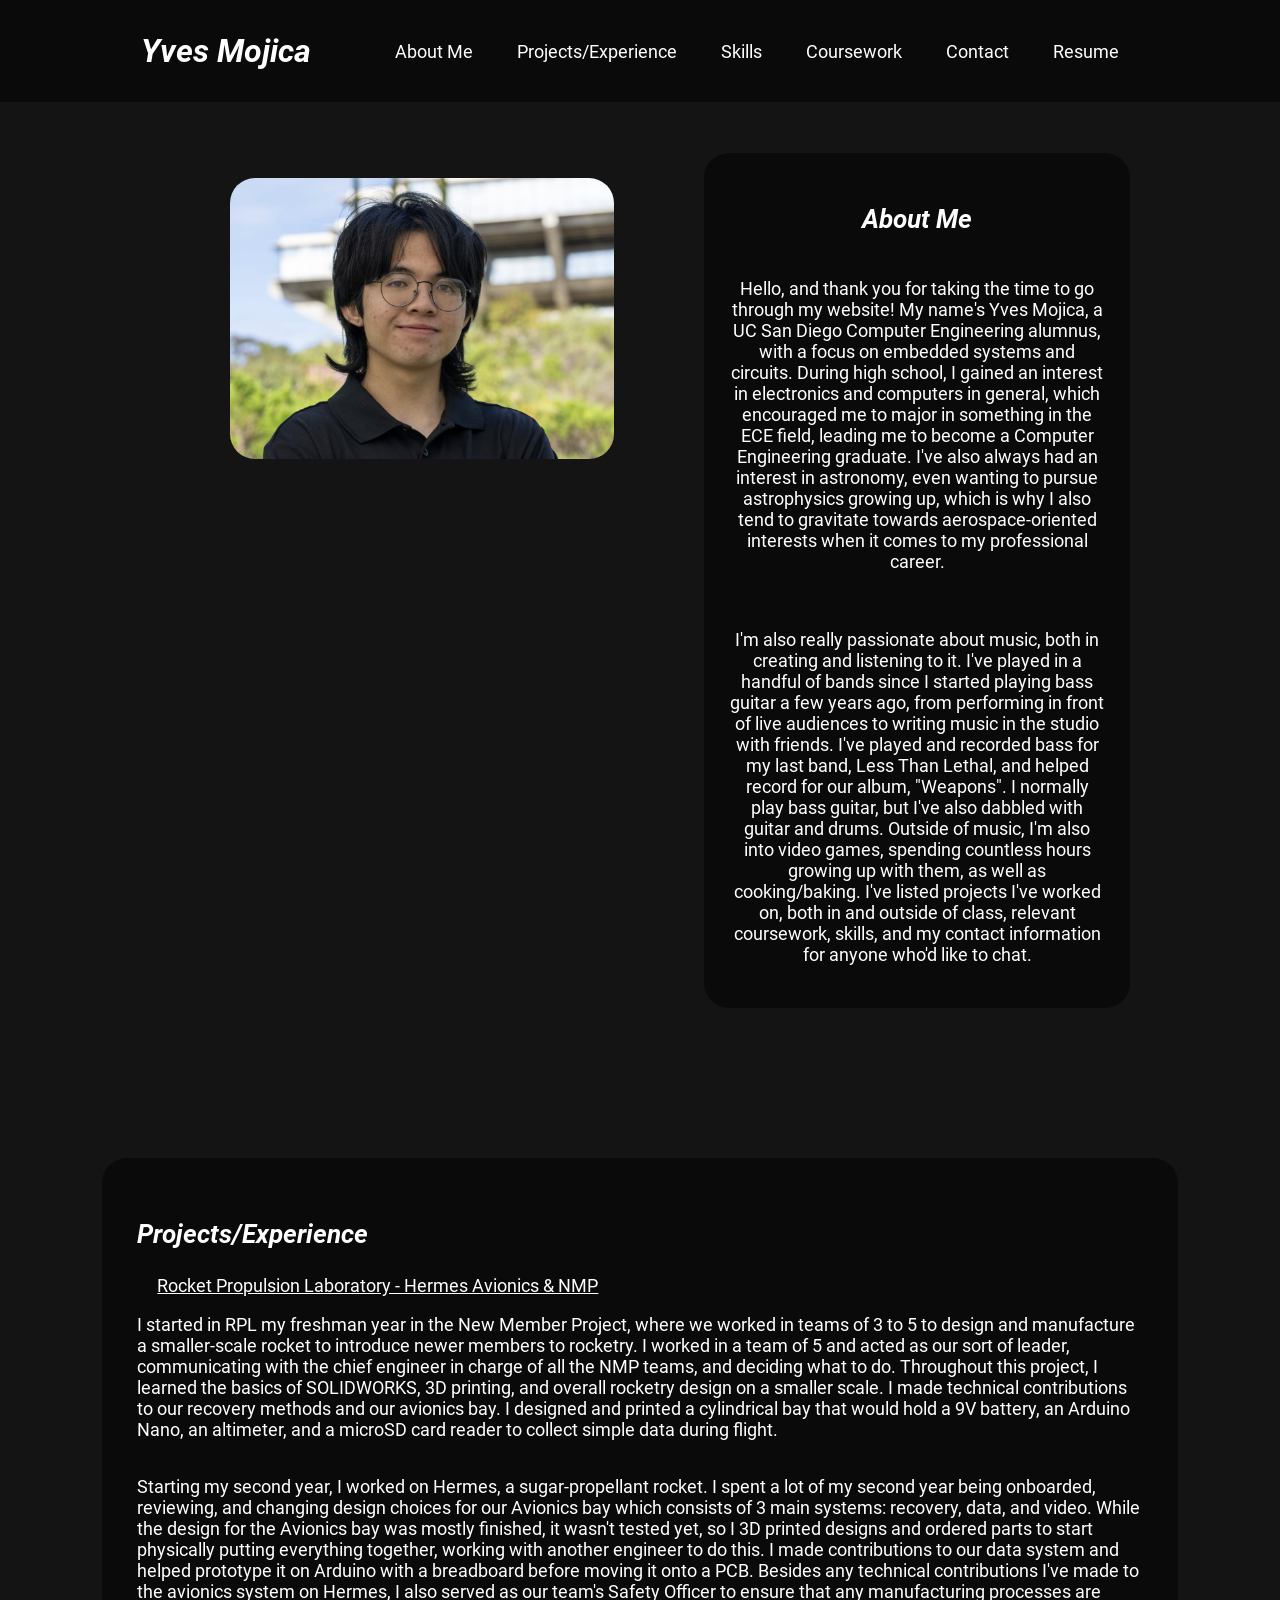
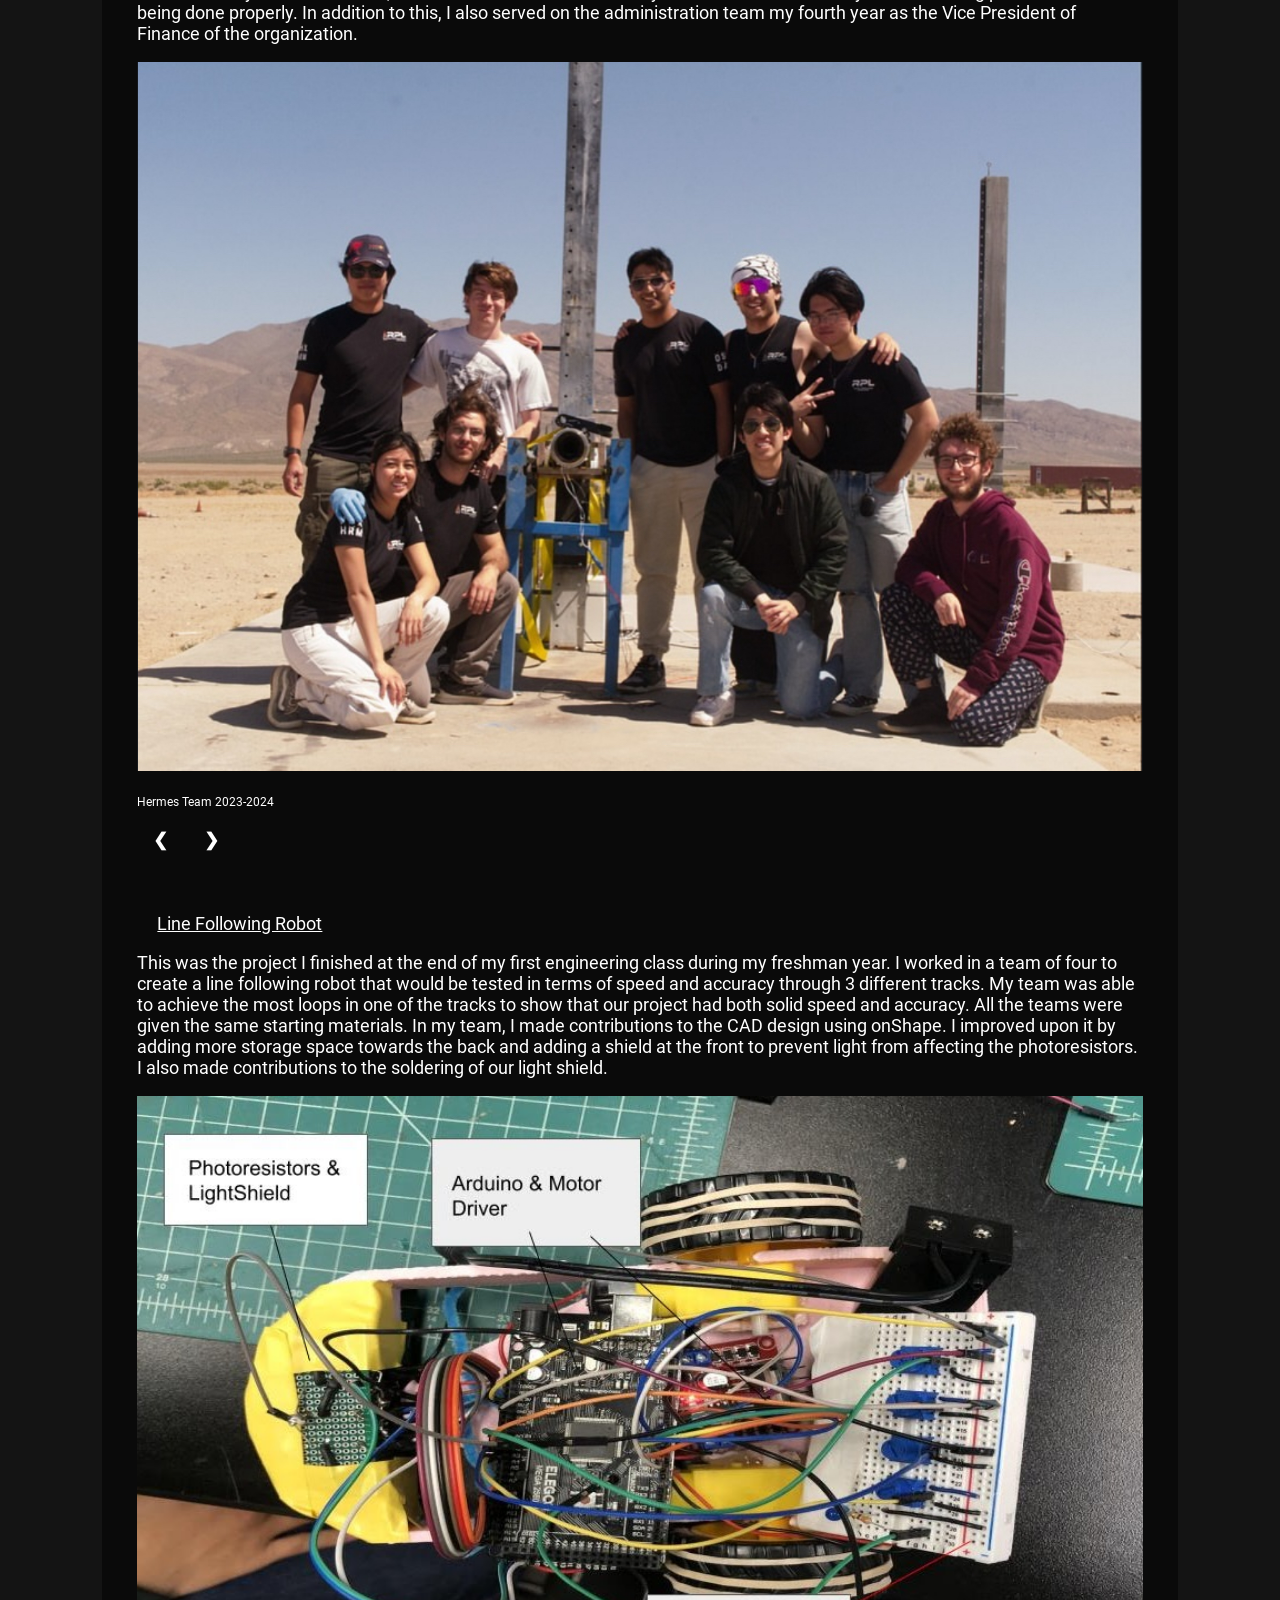
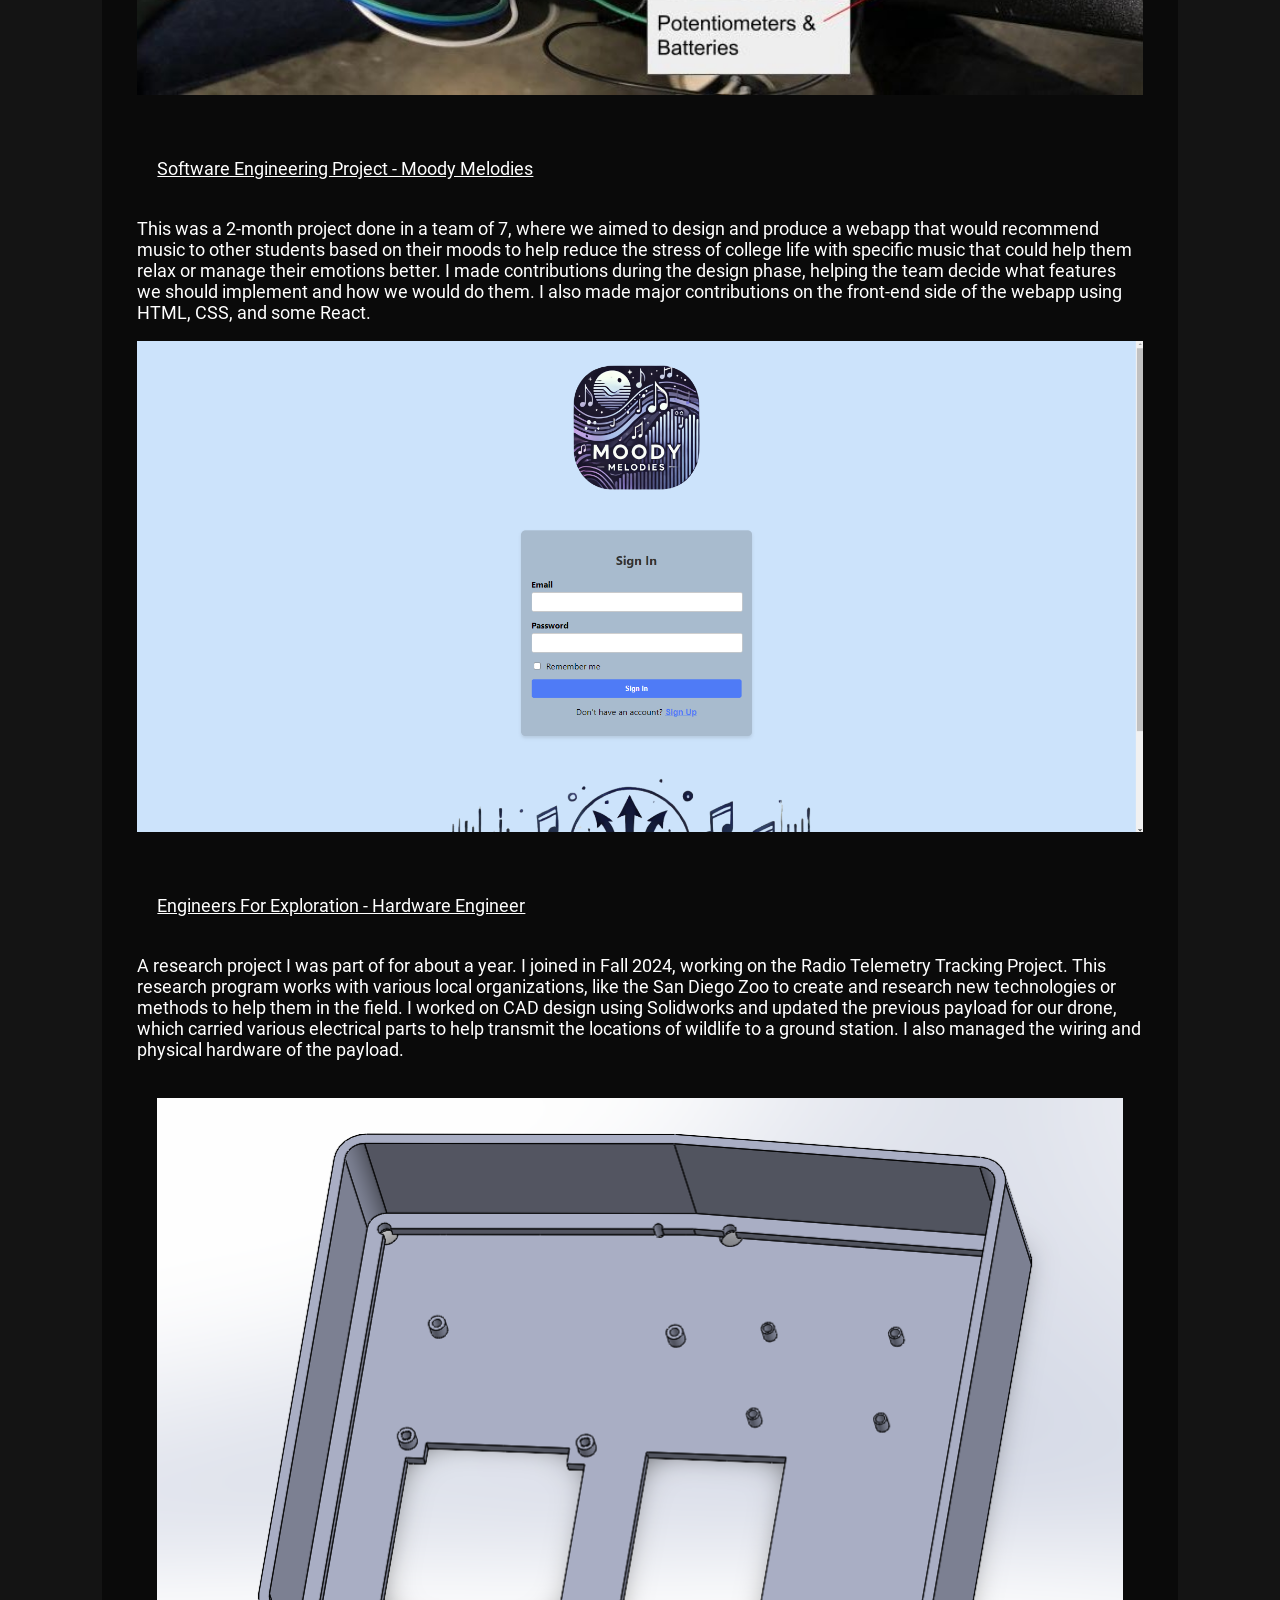
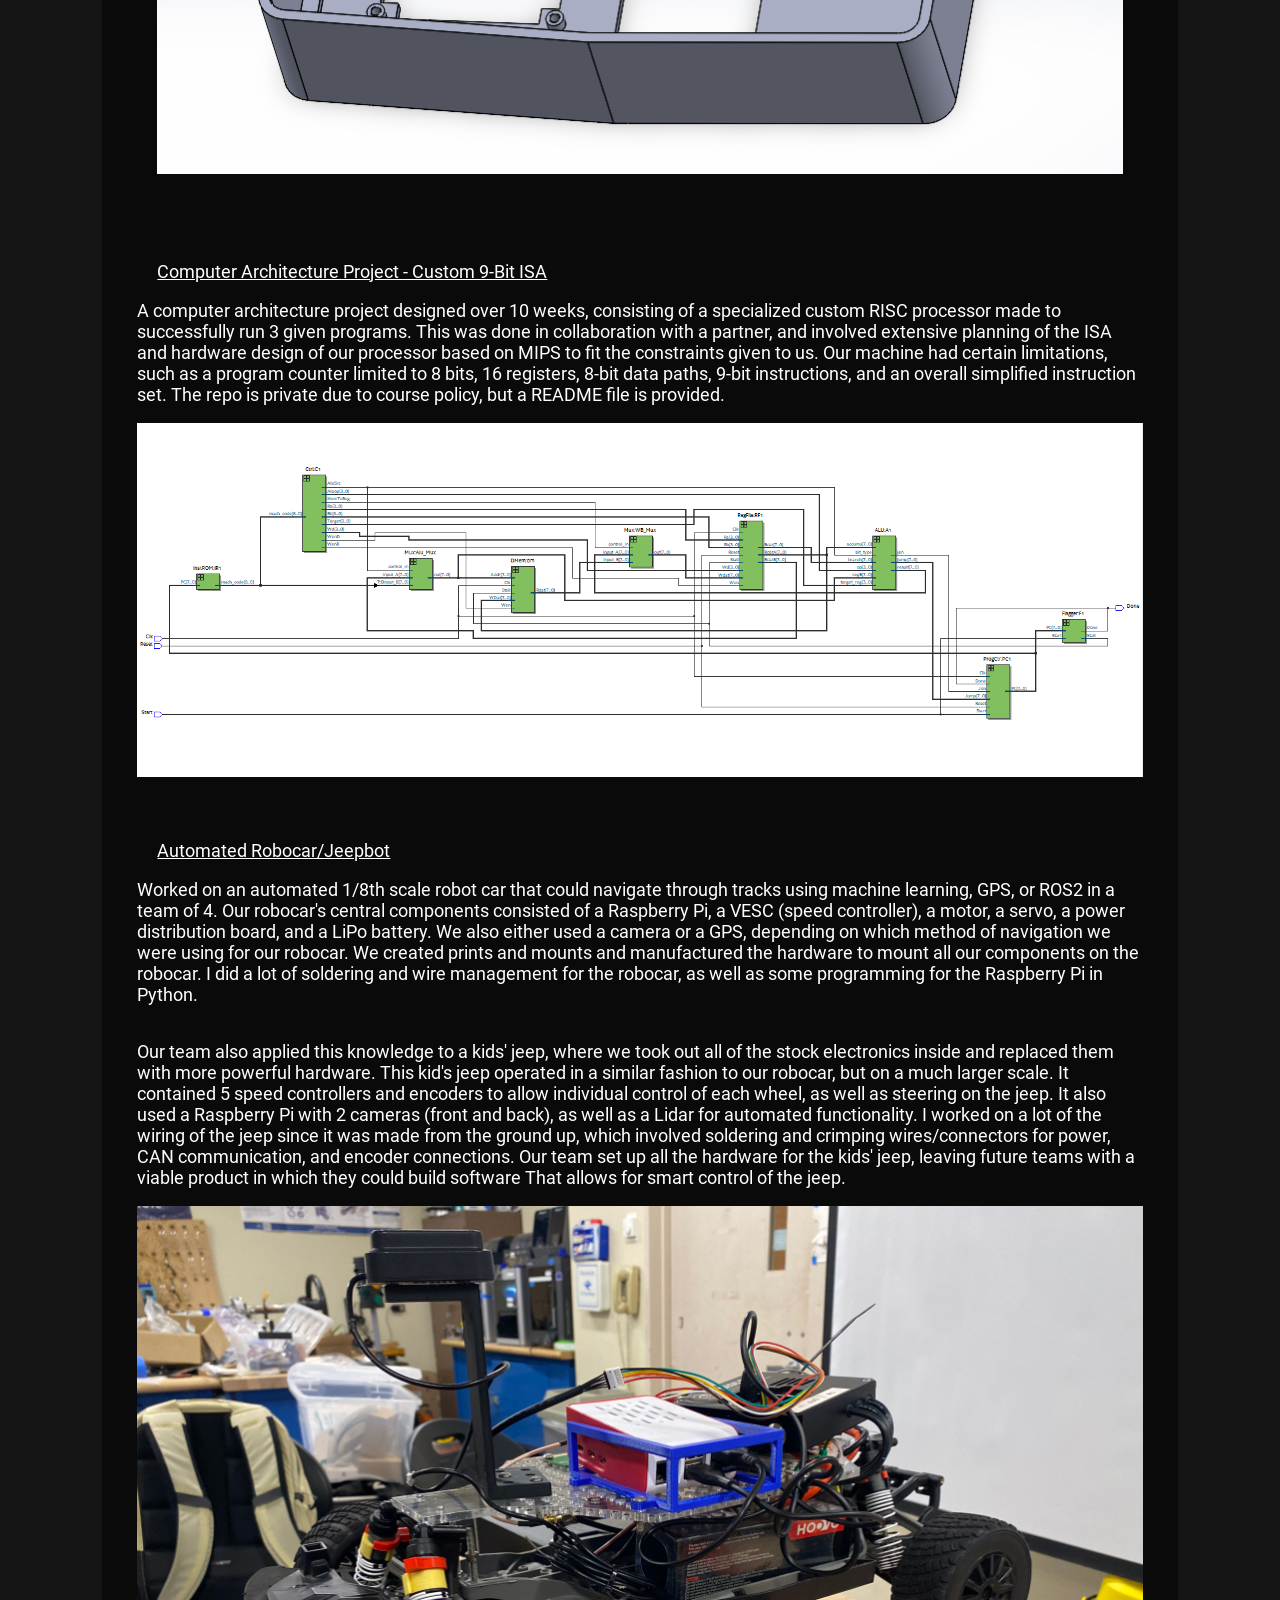
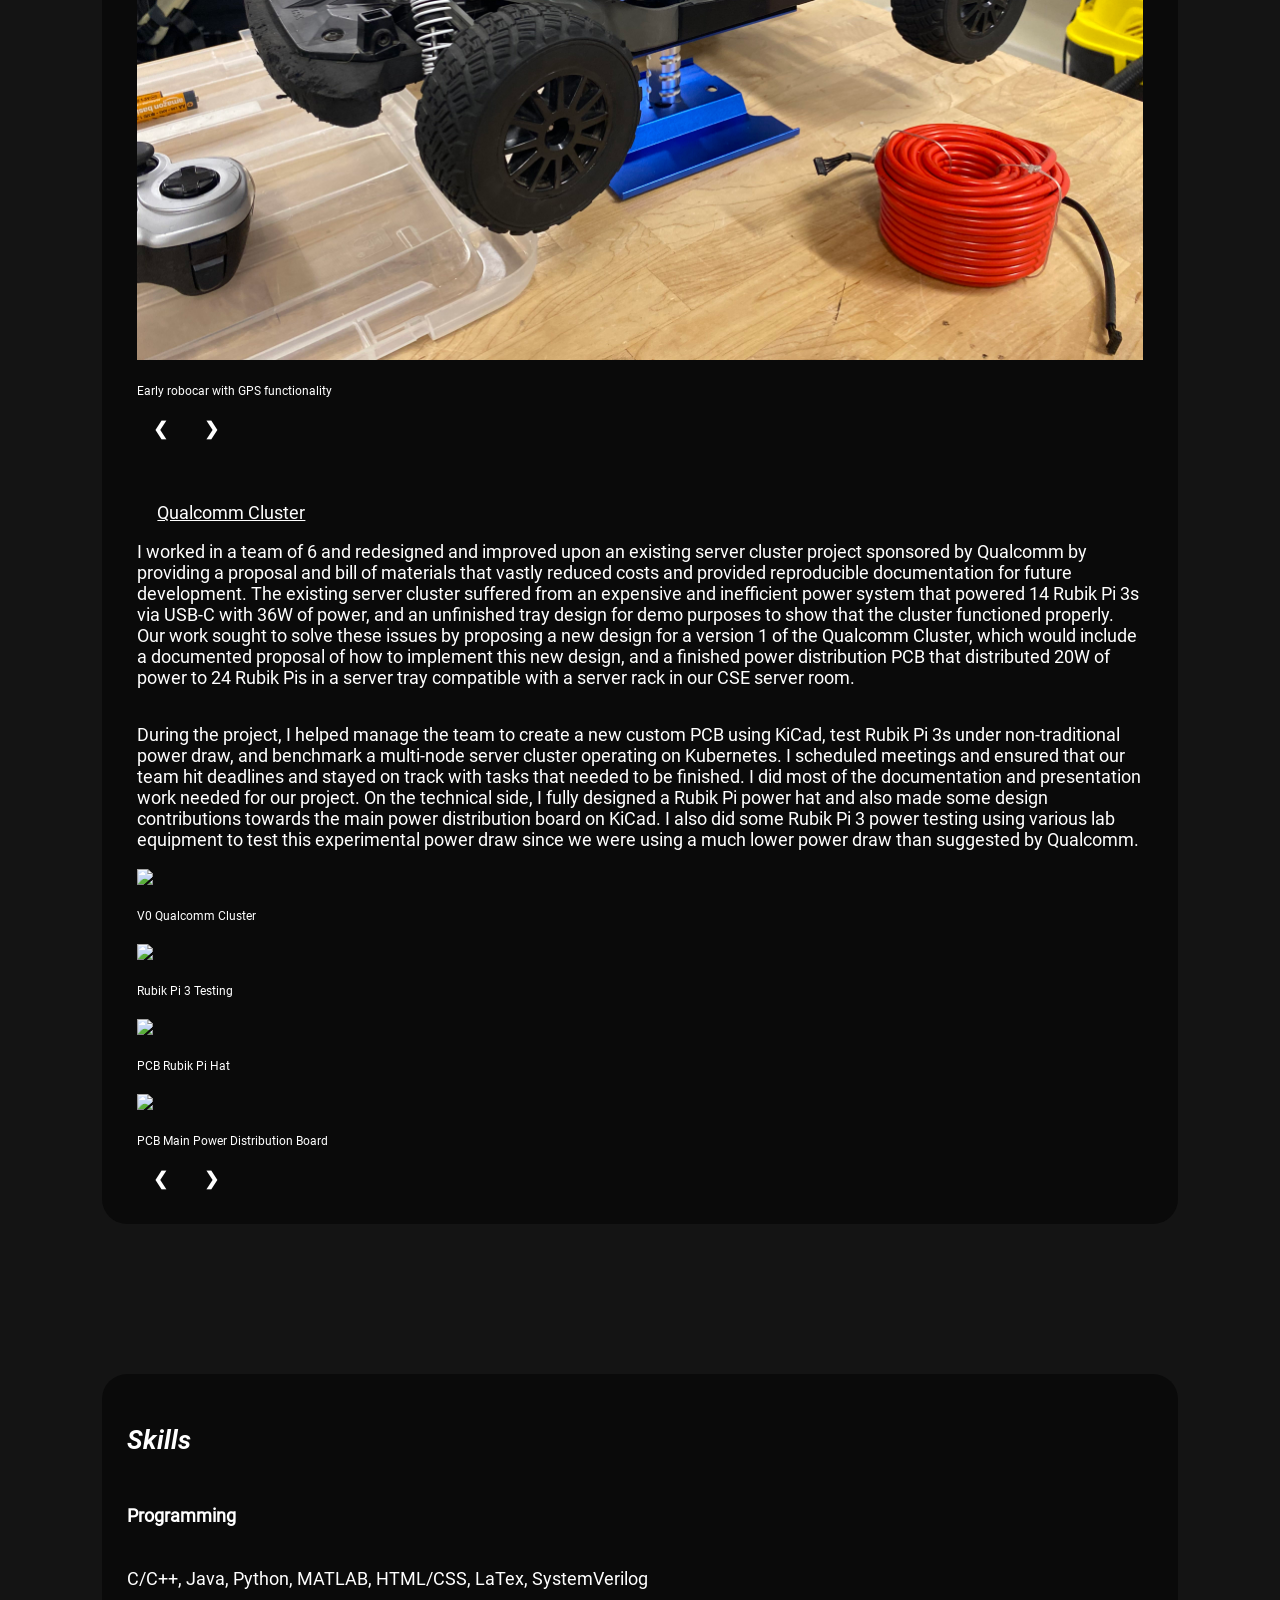
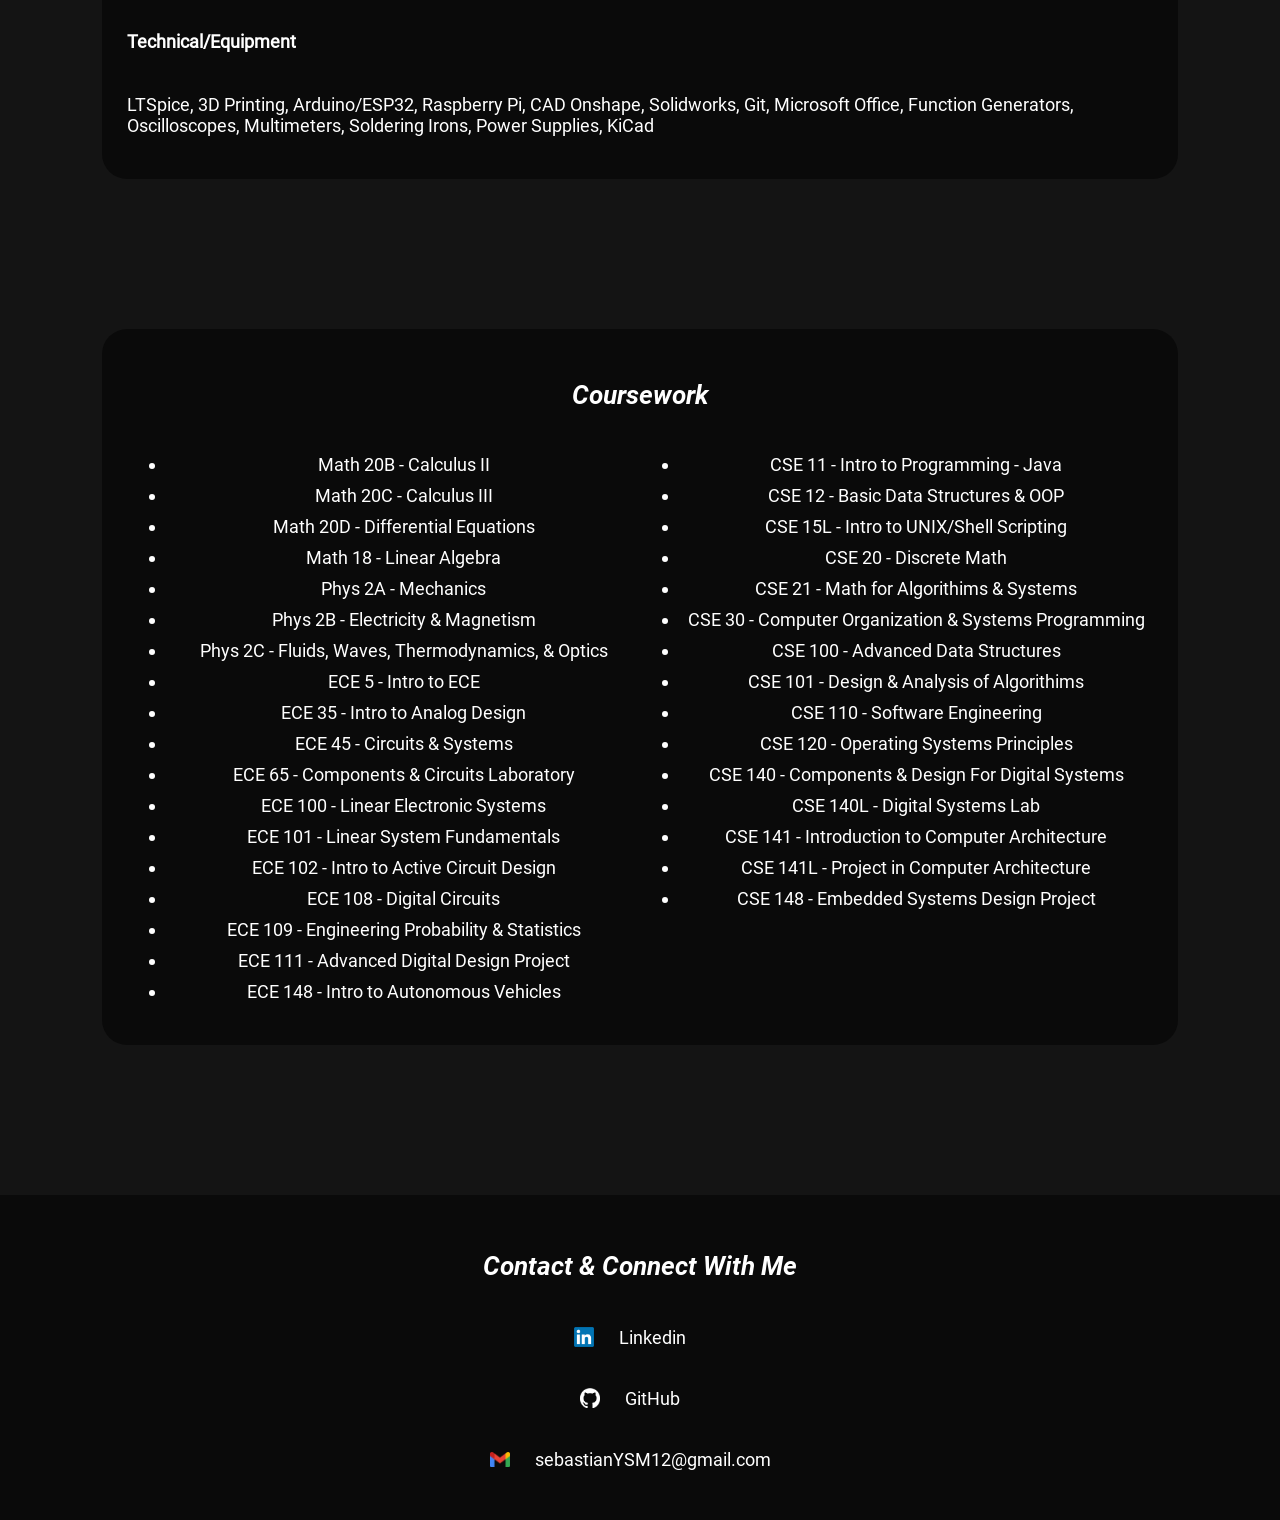
==== commit 45236e72: "Update index.html" ====
--- a/index.html
+++ b/index.html
@@ -202,7 +202,7 @@
 
 	<p> I worked in a team of 6 and redesigned and improved upon an existing server cluster project sponsored by Qualcomm by providing a proposal and bill of materials that vastly reduced costs 
 		and provided reproducible documentation for future development. The existing server cluster suffered from an expensive and inefficient power system that powered 14 Rubik Pi 3s via USB-C
-		with 36W of power, and an open unfinished tray design for demo purposes to show that the cluster functioned properly. Our work sought to solve these issues by proposing a new design for
+		with 36W of power, and an unfinished tray design for demo purposes to show that the cluster functioned properly. Our work sought to solve these issues by proposing a new design for
 		a version 1 of the Qualcomm Cluster, which would include a documented proposal of how to implement this new design, and a finished power distribution PCB that distributed 20W of power to
 		24 Rubik Pis in a server tray compatible with a server rack in our CSE server room.
 	</p>
@@ -212,6 +212,33 @@
 		needed for our project. On the technical side, I fully designed a Rubik Pi power hat and also made some design contributions towards the main power distribution board on KiCad. I also did
 		some Rubik Pi 3 power testing using various lab equipment to test this experimental power draw since we were using a much lower power draw than suggested by Qualcomm.
     </p>
+
+	<div id="slideshow-qualcomm" class="slideshow-container-qualcomm">
+
+        <!-- Full-width images with number and caption text -->
+        <div class="mySlides fade">
+            <img src="./assets/qualclust.png"  width="100%" height="100%" style="max-width:100%;height:auto;"/>
+            <div class="text">V0 Qualcomm Cluster</div>
+        </div>
+      
+        <div class="mySlides fade">
+            <img src="./assets/rubiktest.jpg"  width="100%" height="100%" style="max-width:100%;height:auto;"/>
+            <div class="text">Rubik Pi 3 Testing</div>
+        </div>
+
+		<div class="mySlides fade">
+            <img src="./assets/pihat.png"  width="100%" height="100%" style="max-width:100%;height:auto;"/>
+            <div class="text">PCB Rubik Pi Hat</div>
+        </div>
+
+		<div class="mySlides fade">
+            <img src="./assets/pdb.png"  width="100%" height="100%" style="max-width:100%;height:auto;"/>
+            <div class="text">PCB Main Power Distribution Board</div>
+        </div>
+      
+        <a class="prev" onclick="plusSlides(-1, 'slideshow-qualcomm')">&#10094;</a>
+		<a class="next" onclick="plusSlides(1, 'slideshow-qualcomm')">&#10095;</a>
+    </div>
 
 
 </div>
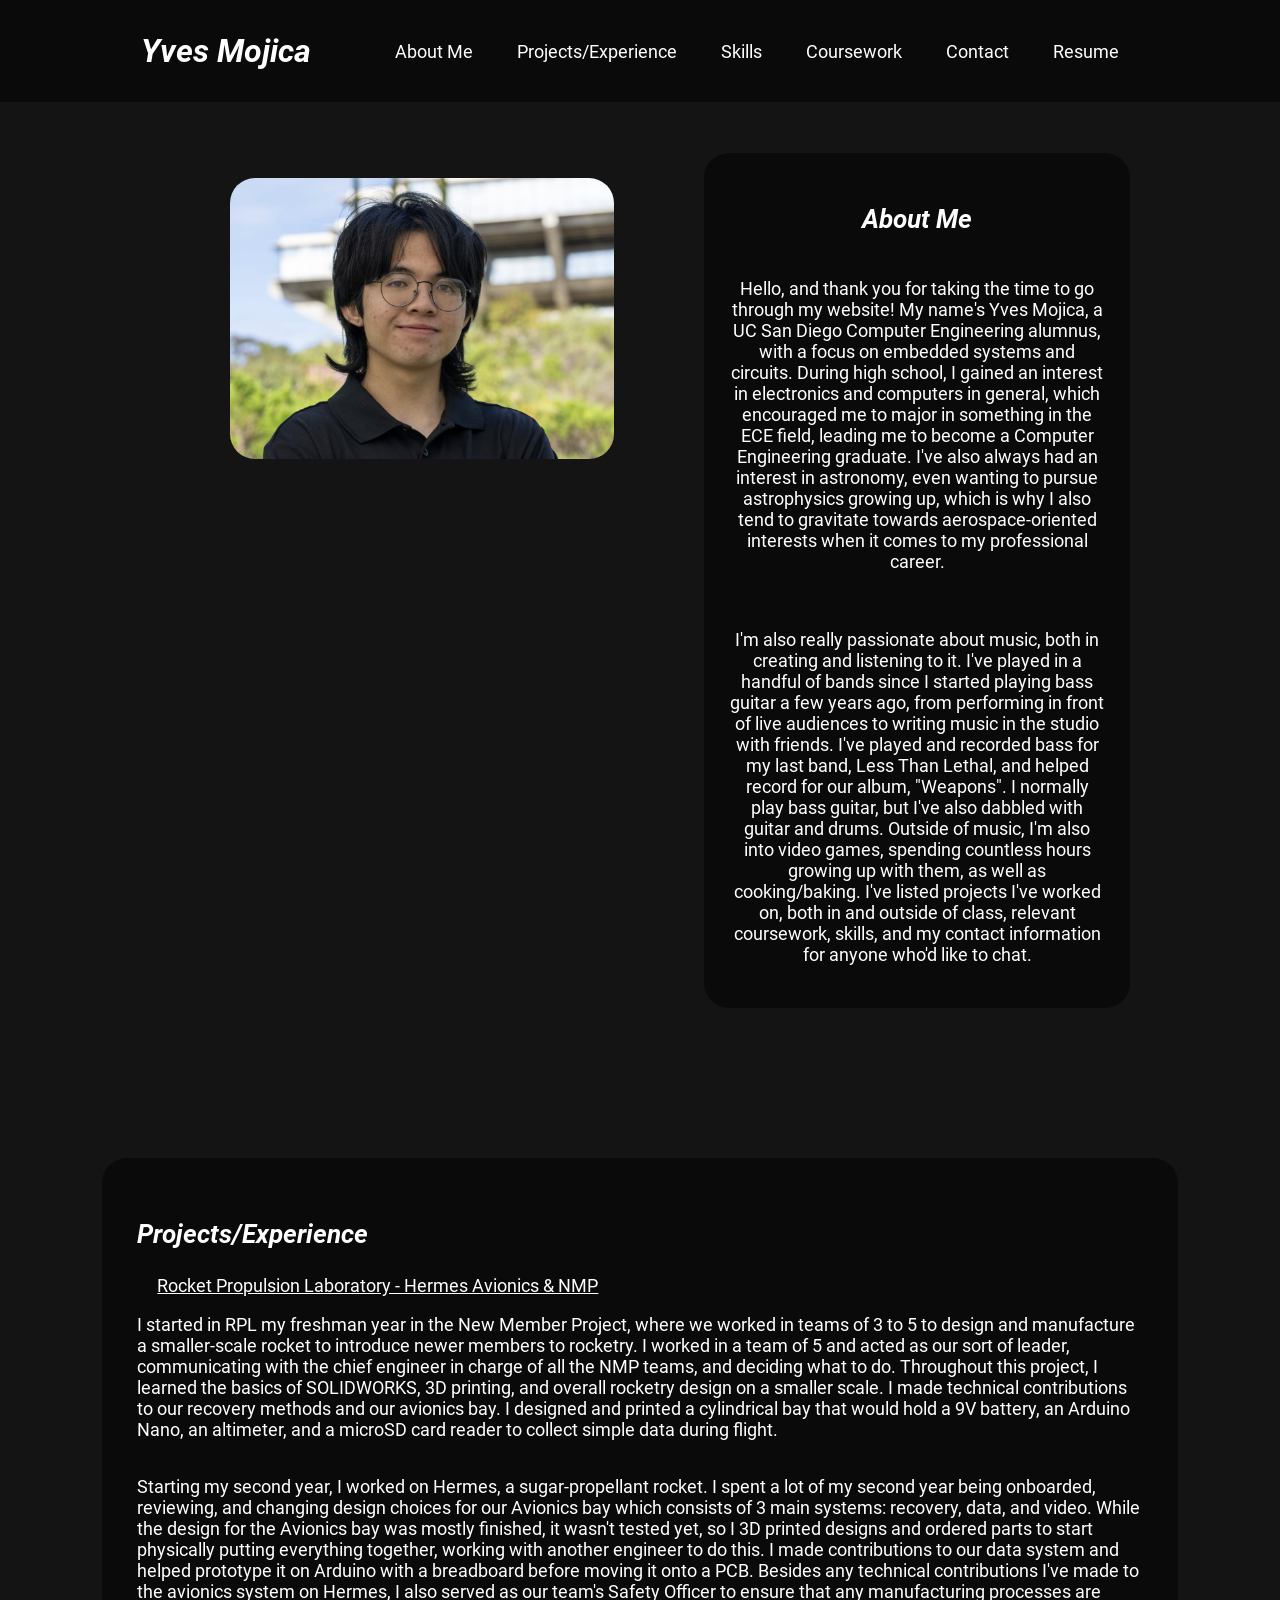
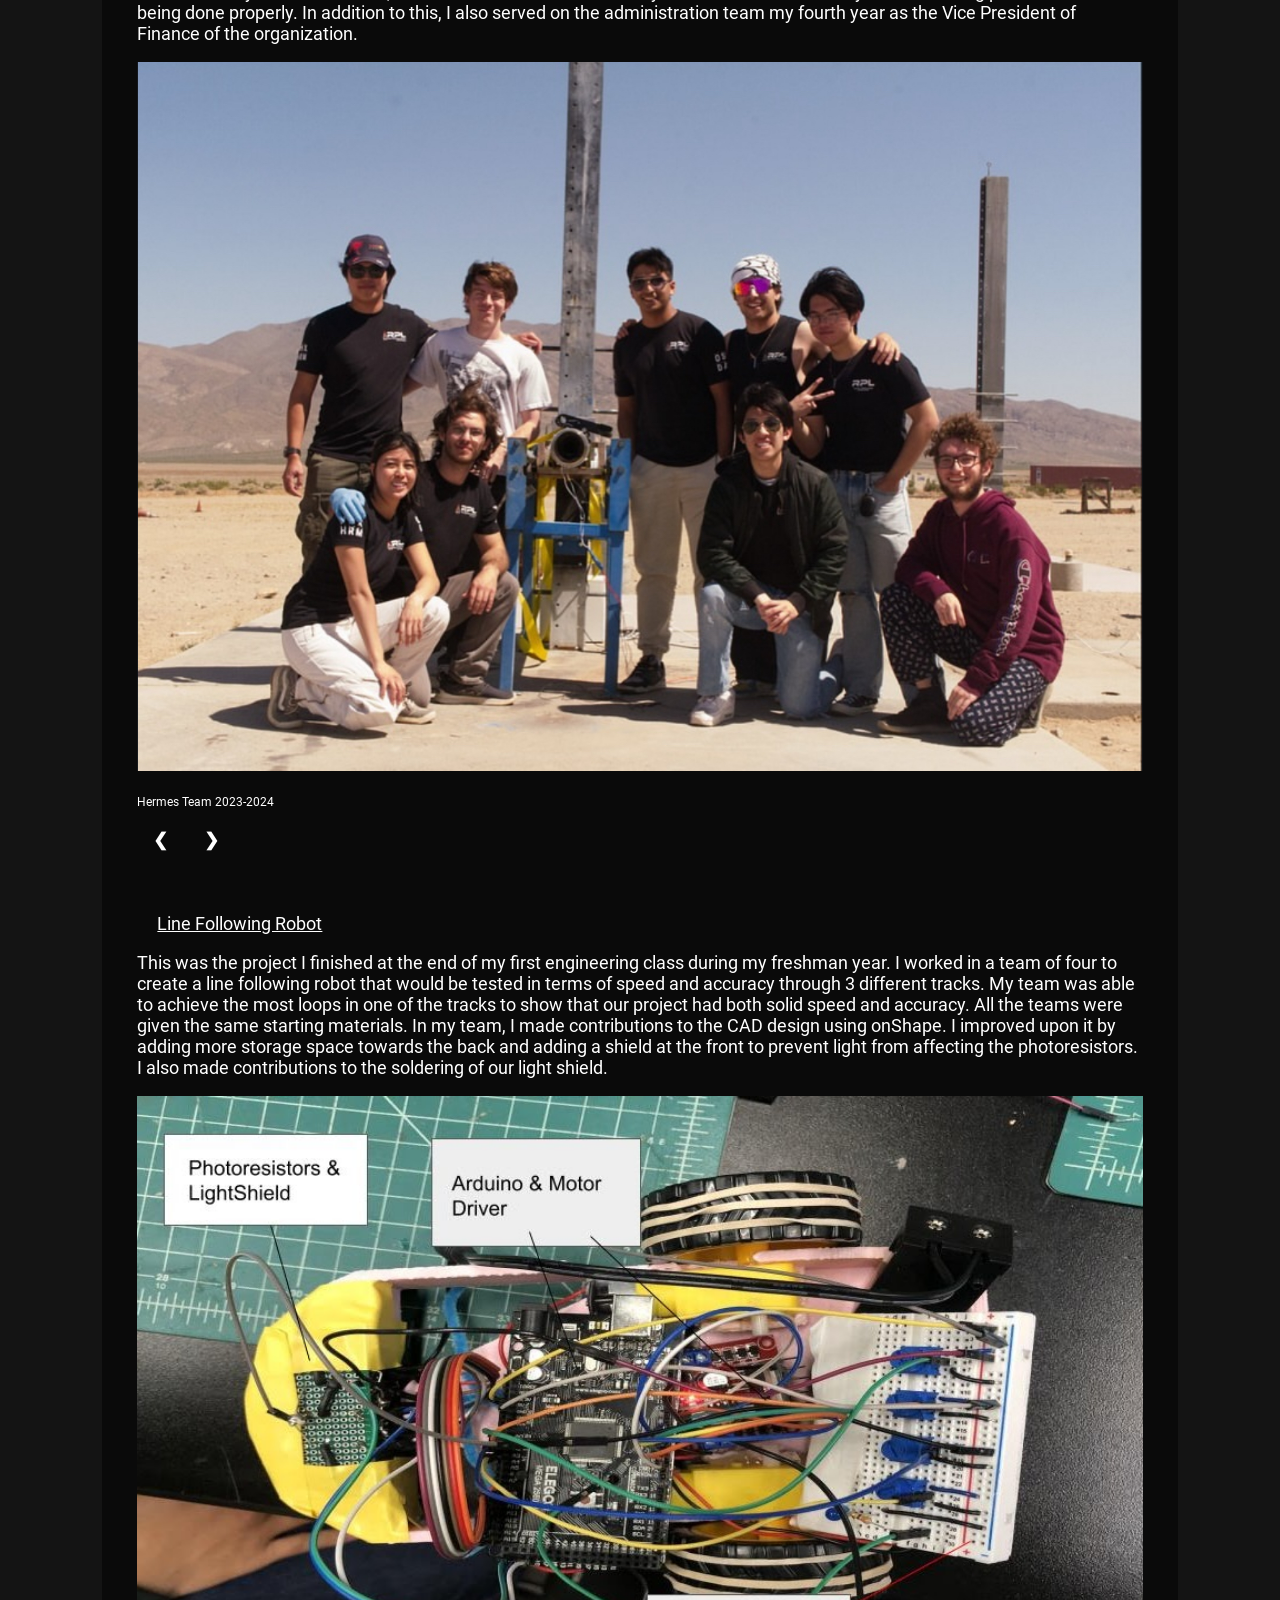
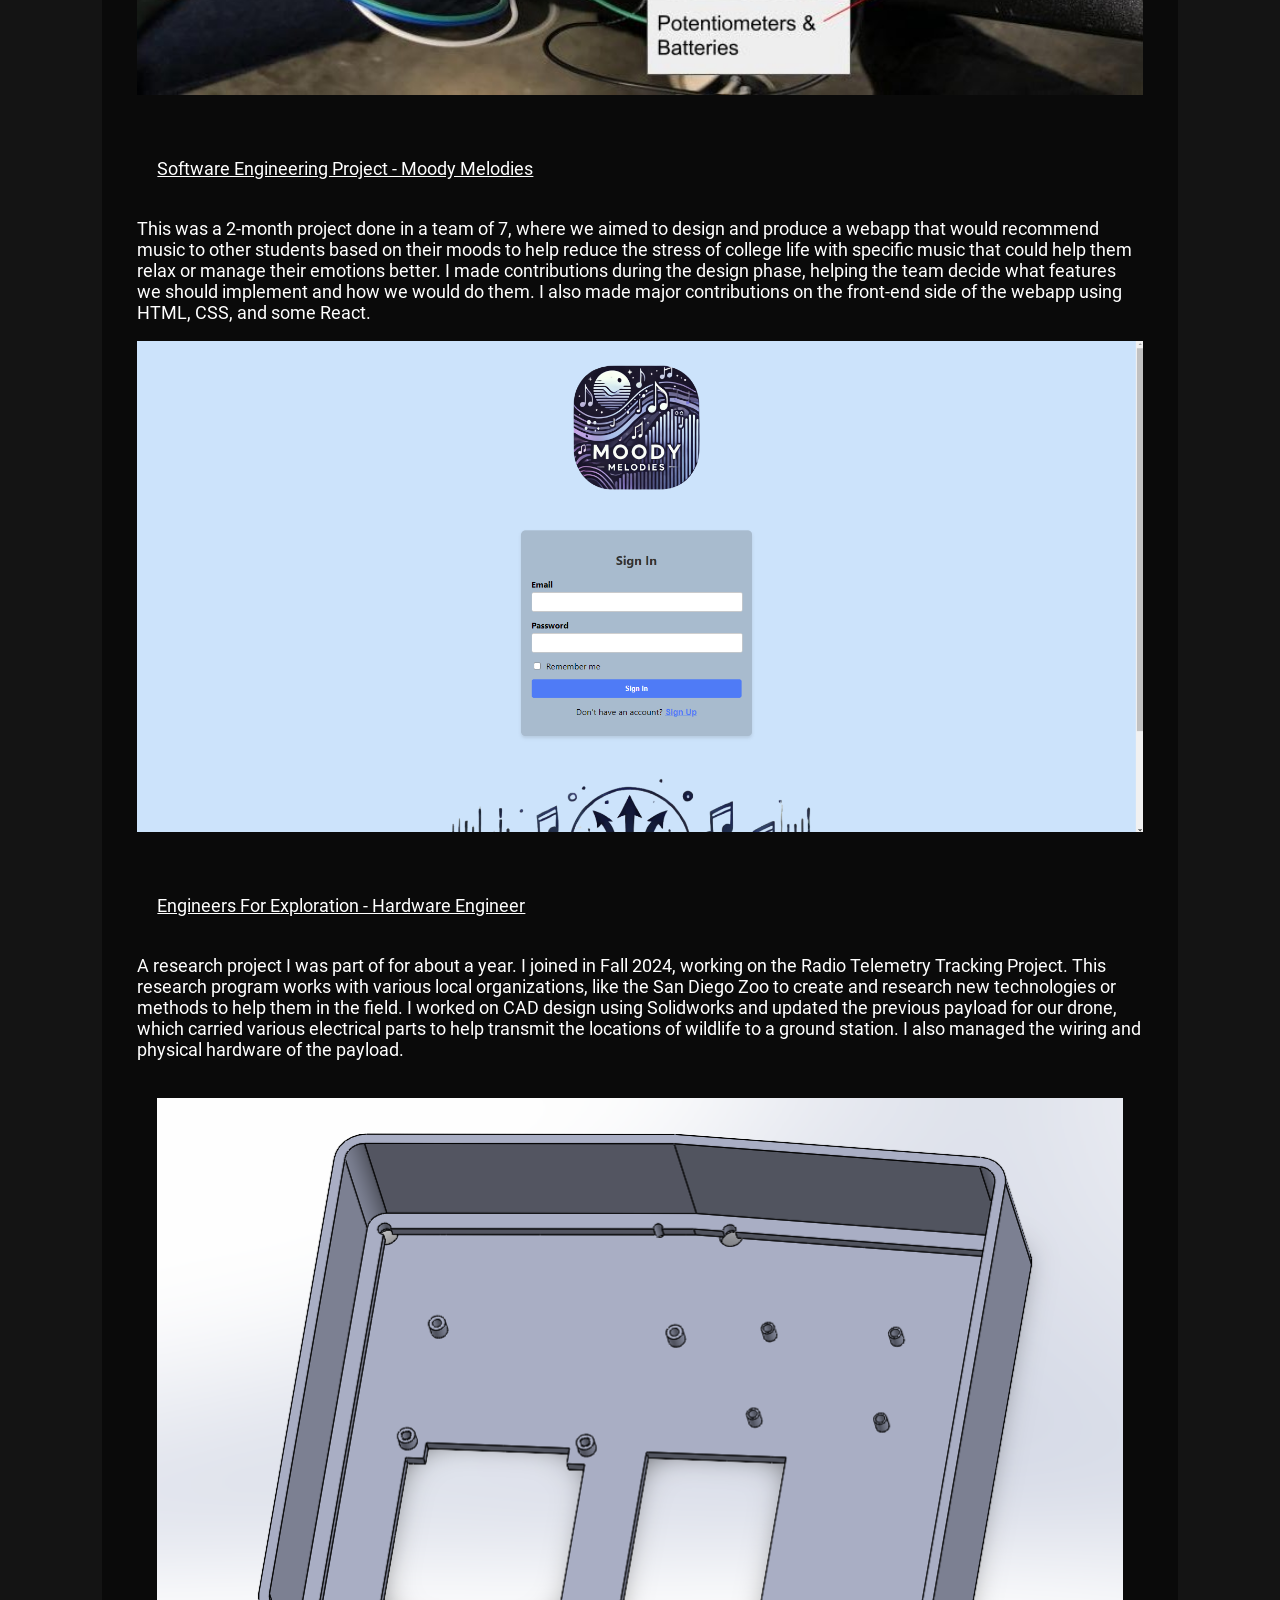
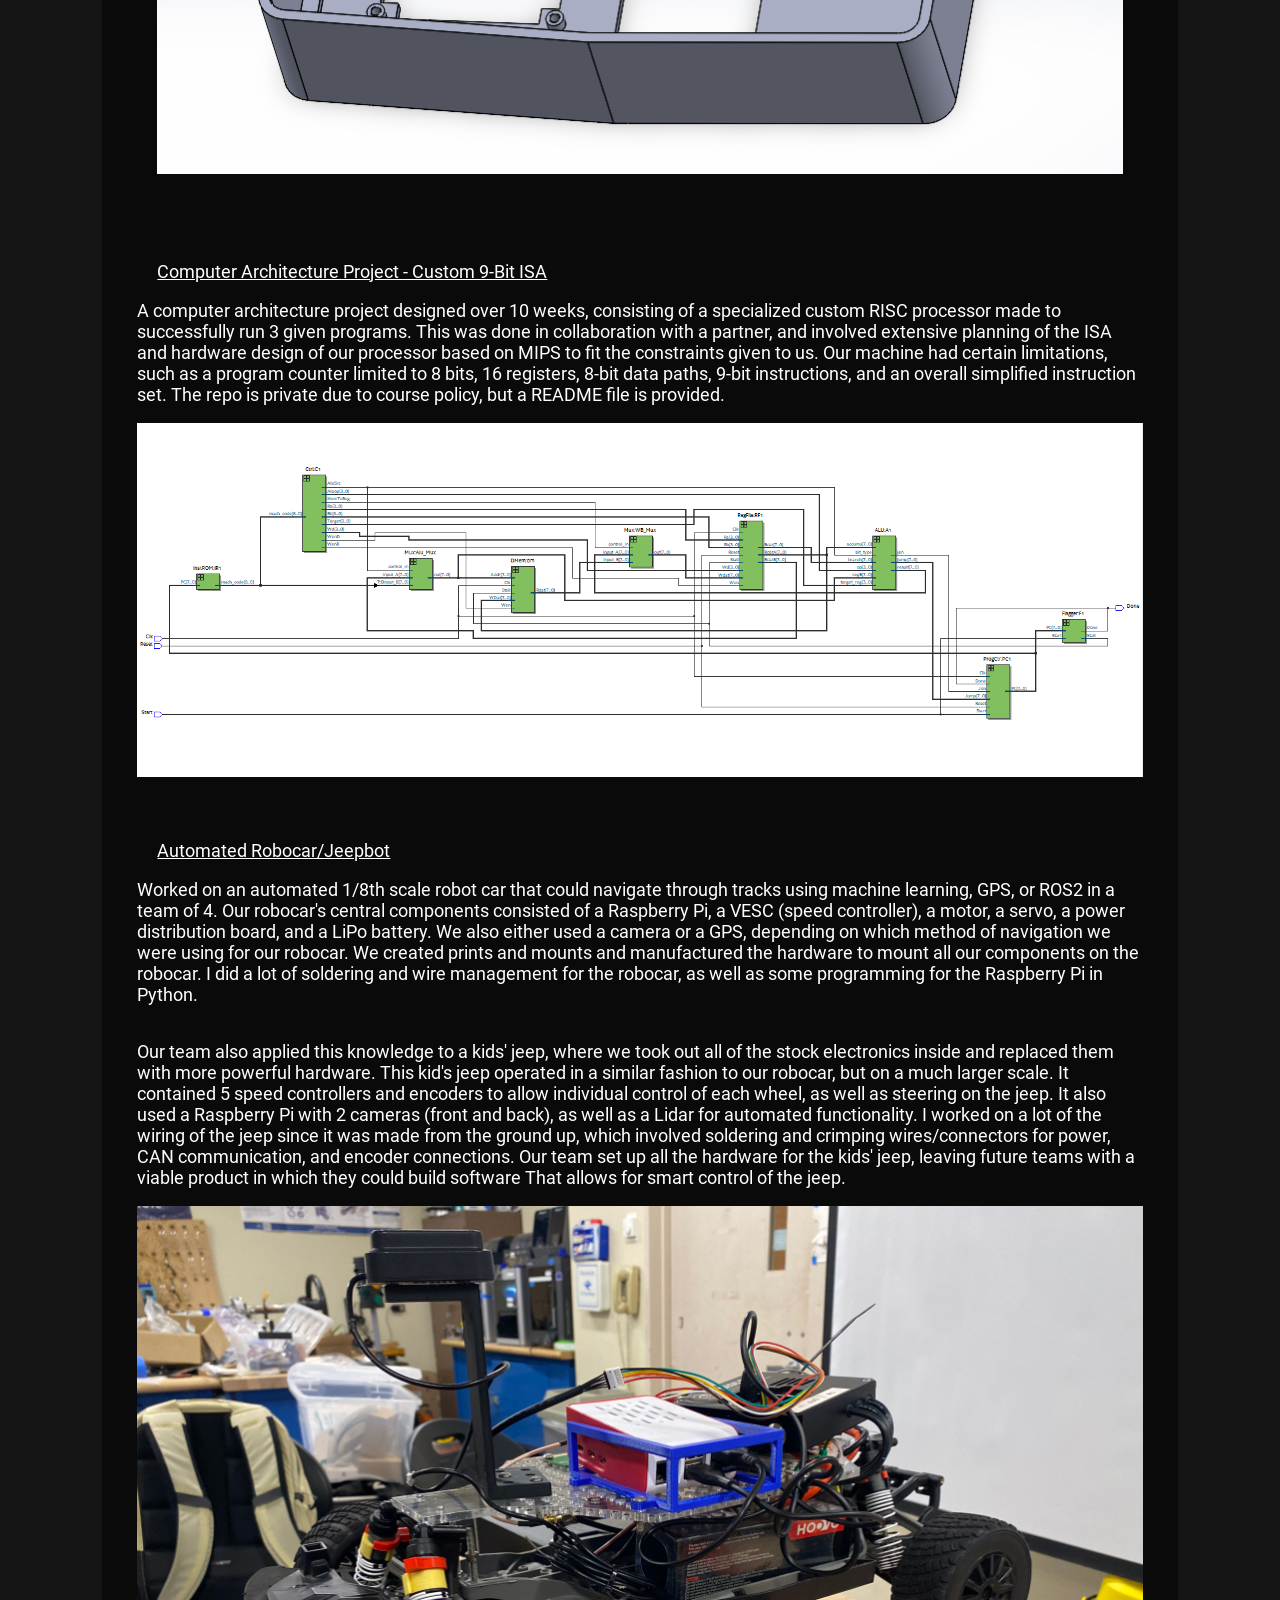
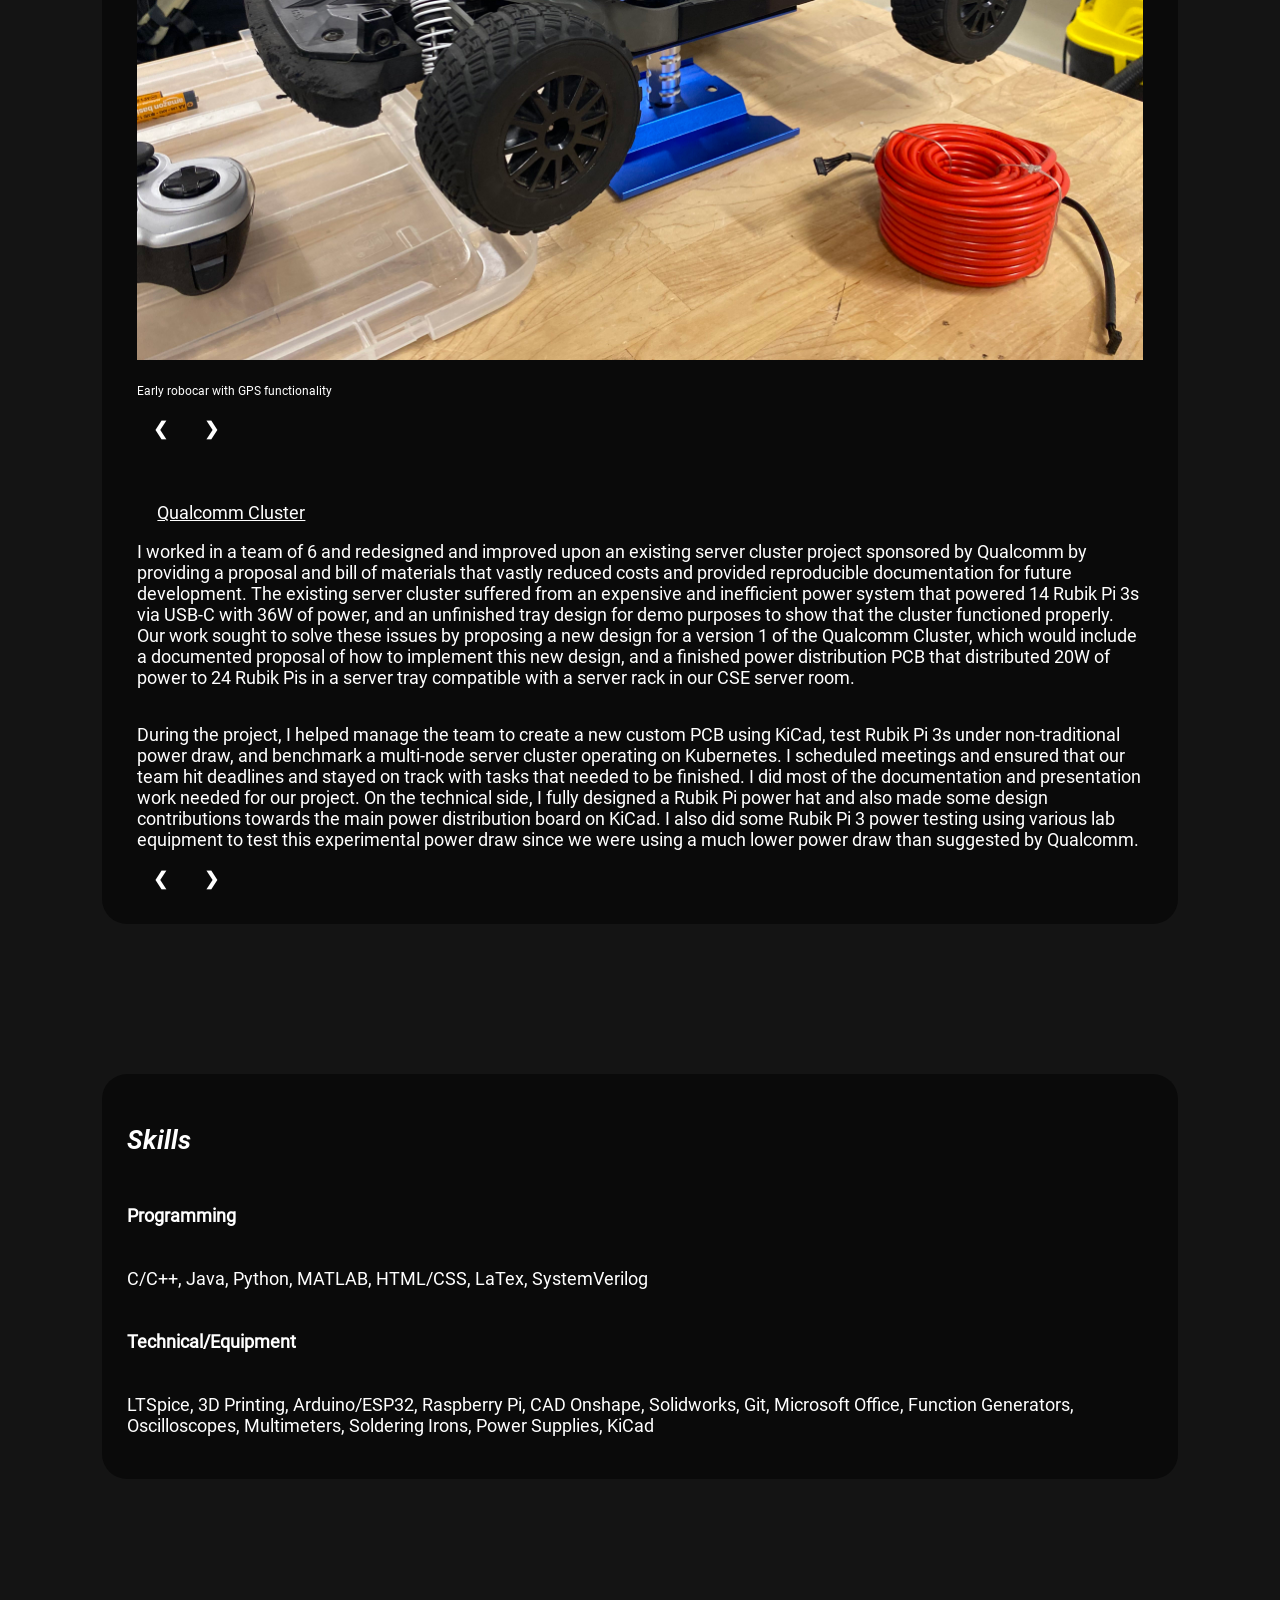
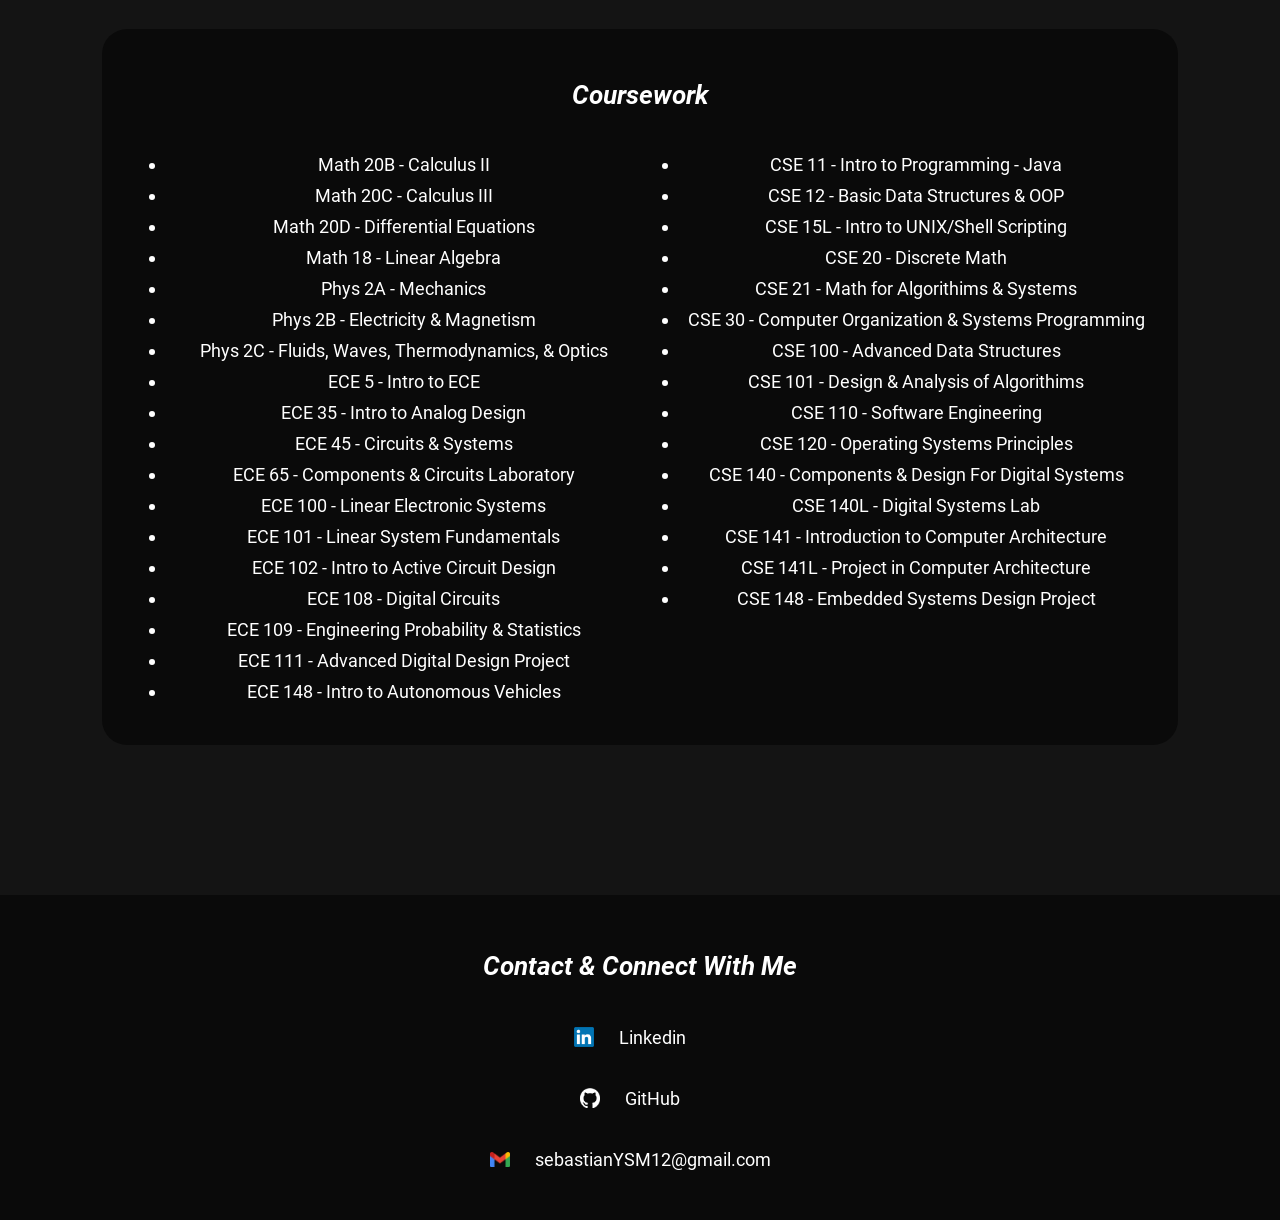
==== commit f57de23e: "Update index.html" ====
--- a/index.html
+++ b/index.html
@@ -337,6 +337,7 @@
 	window.addEventListener('load', function() {
       showSlides(1, "slideshow-rpl");
       showSlides(1, "slideshow-148");
+		showSlides(1, "slideshow-qualcomm");
 	});
 
 	function plusSlides(n, containerId) {
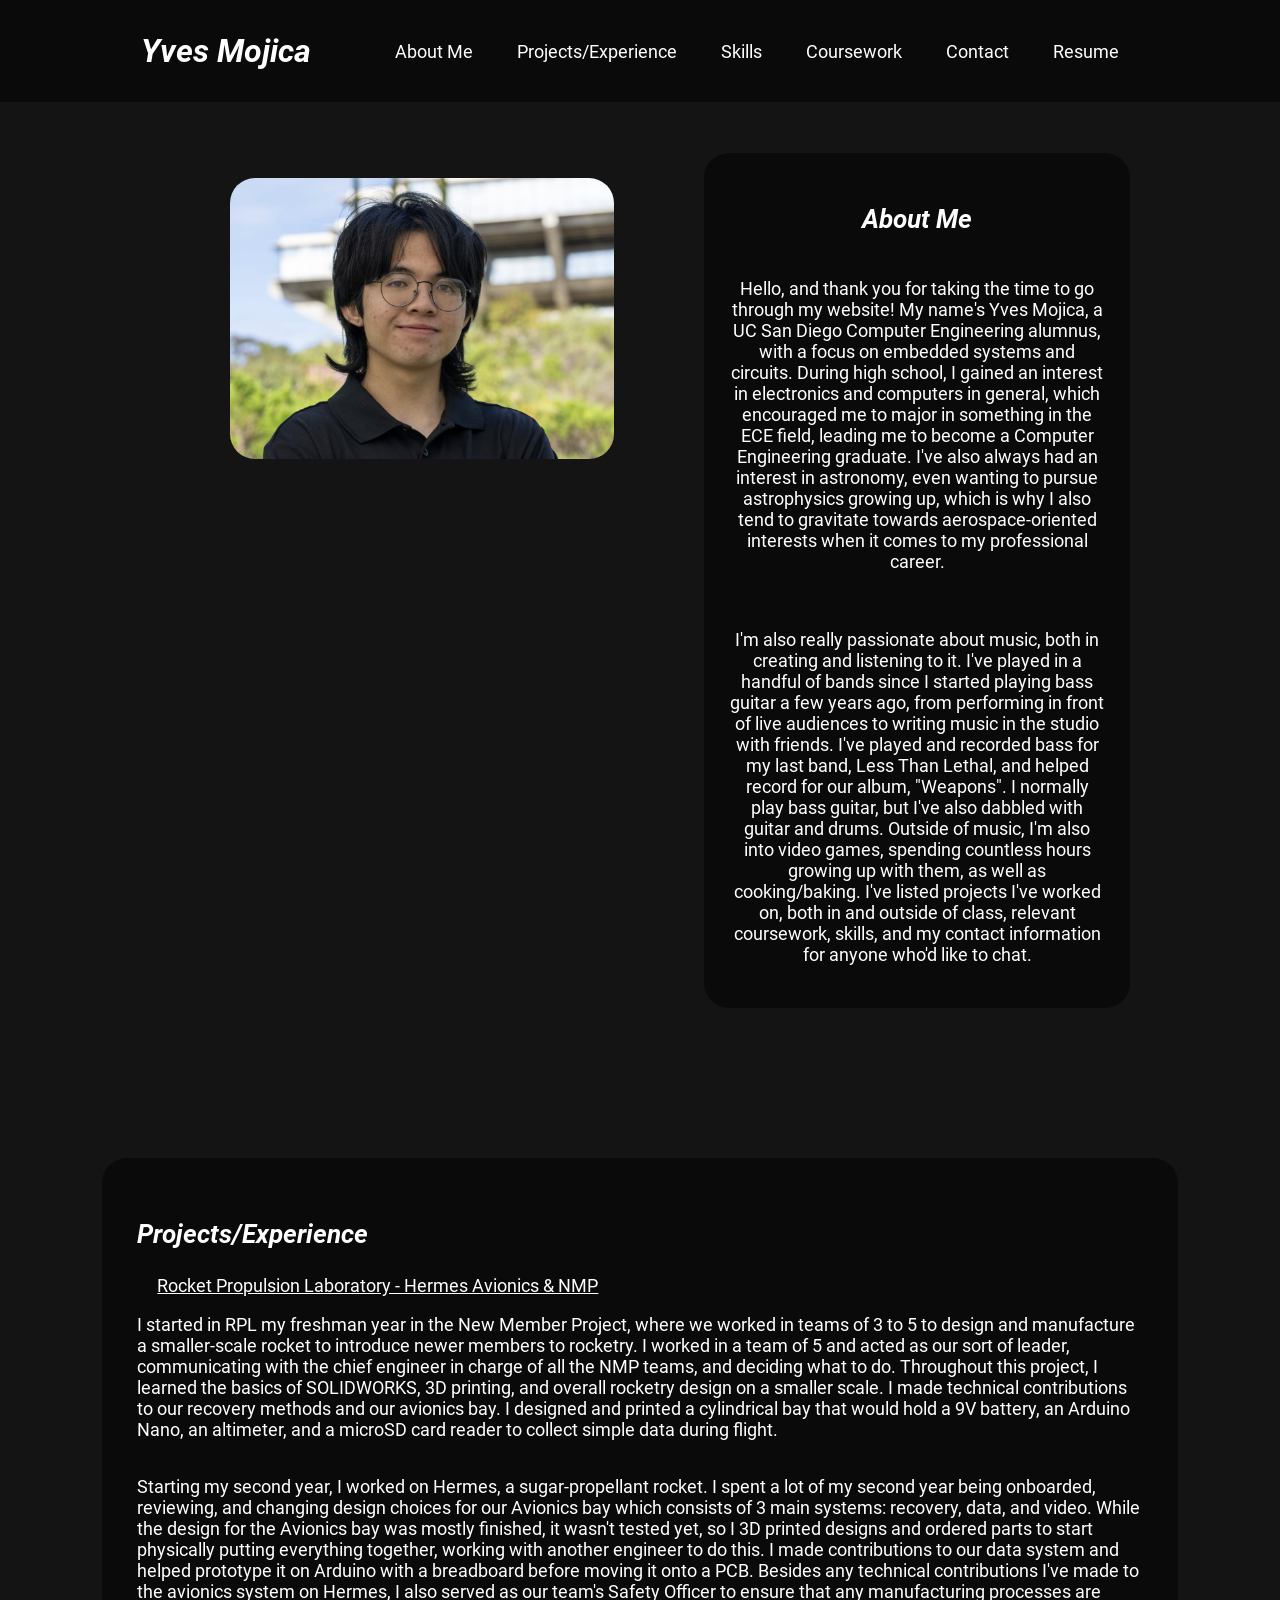
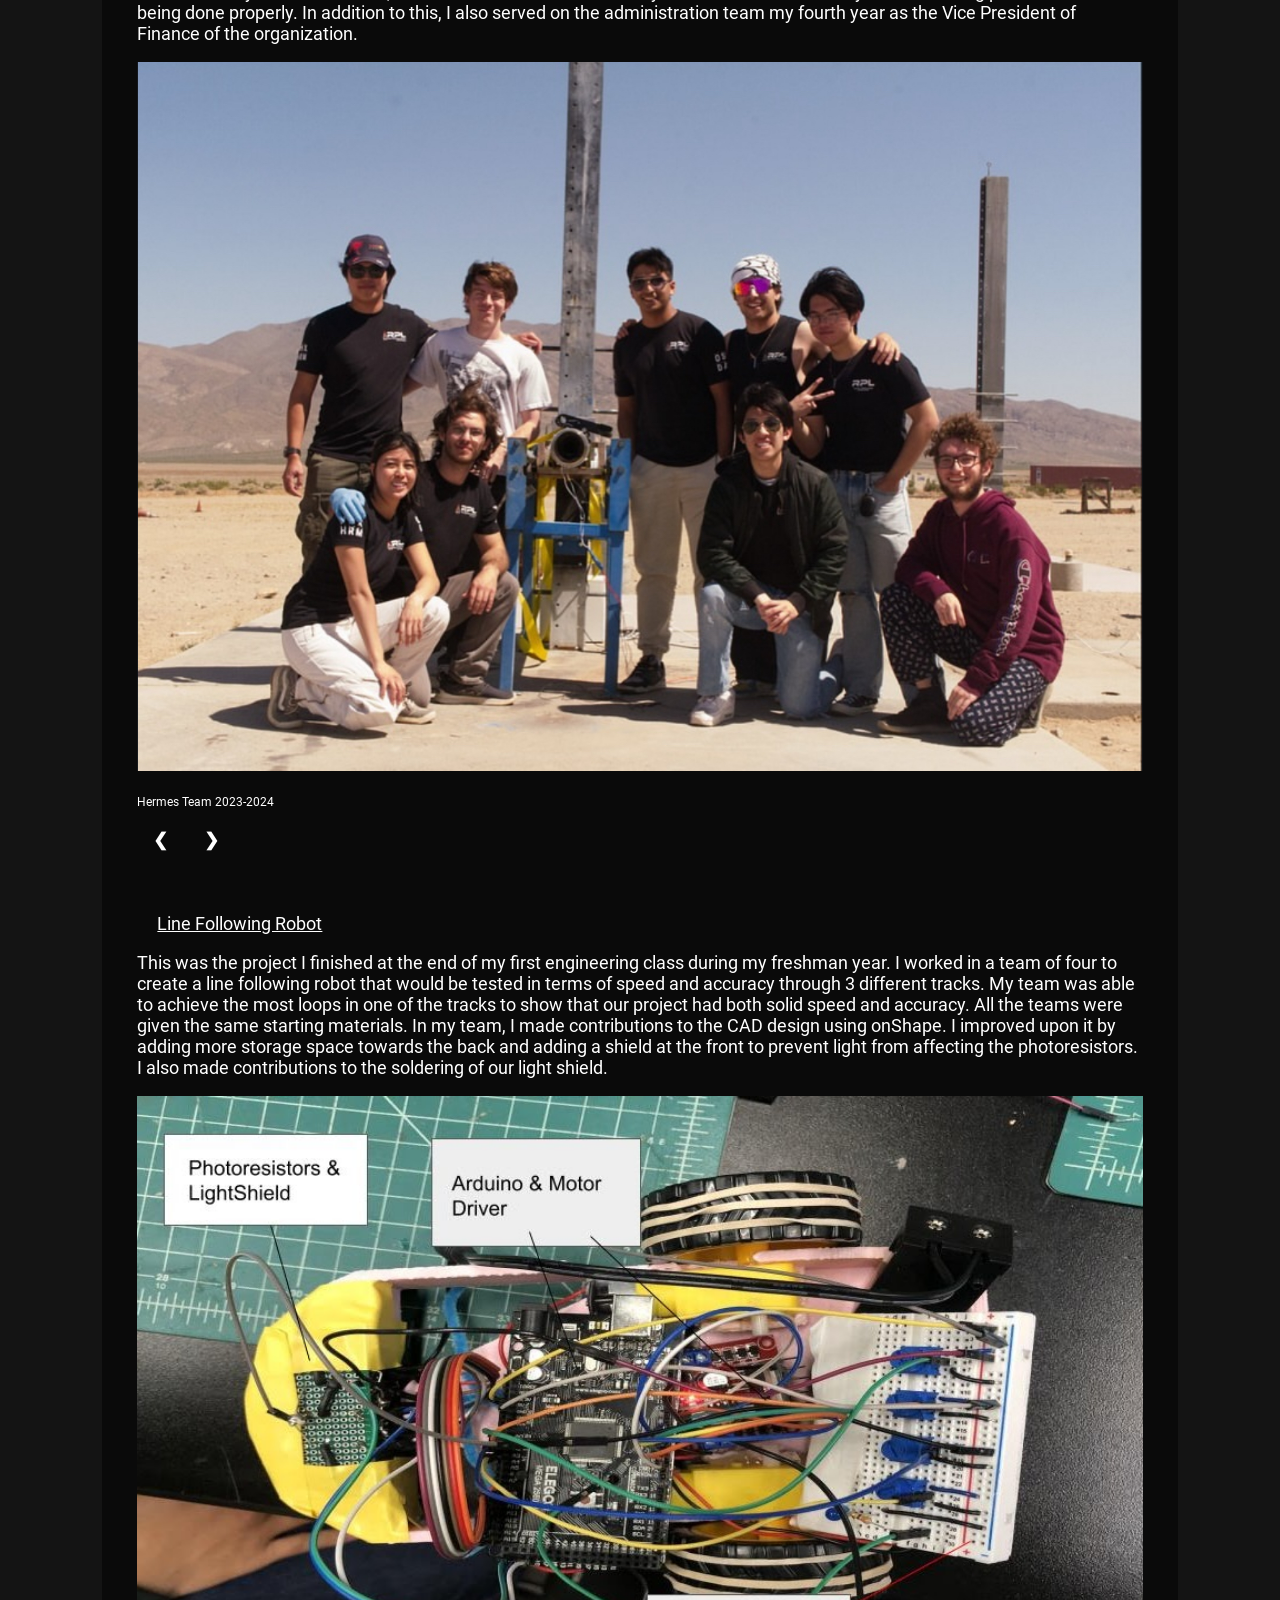
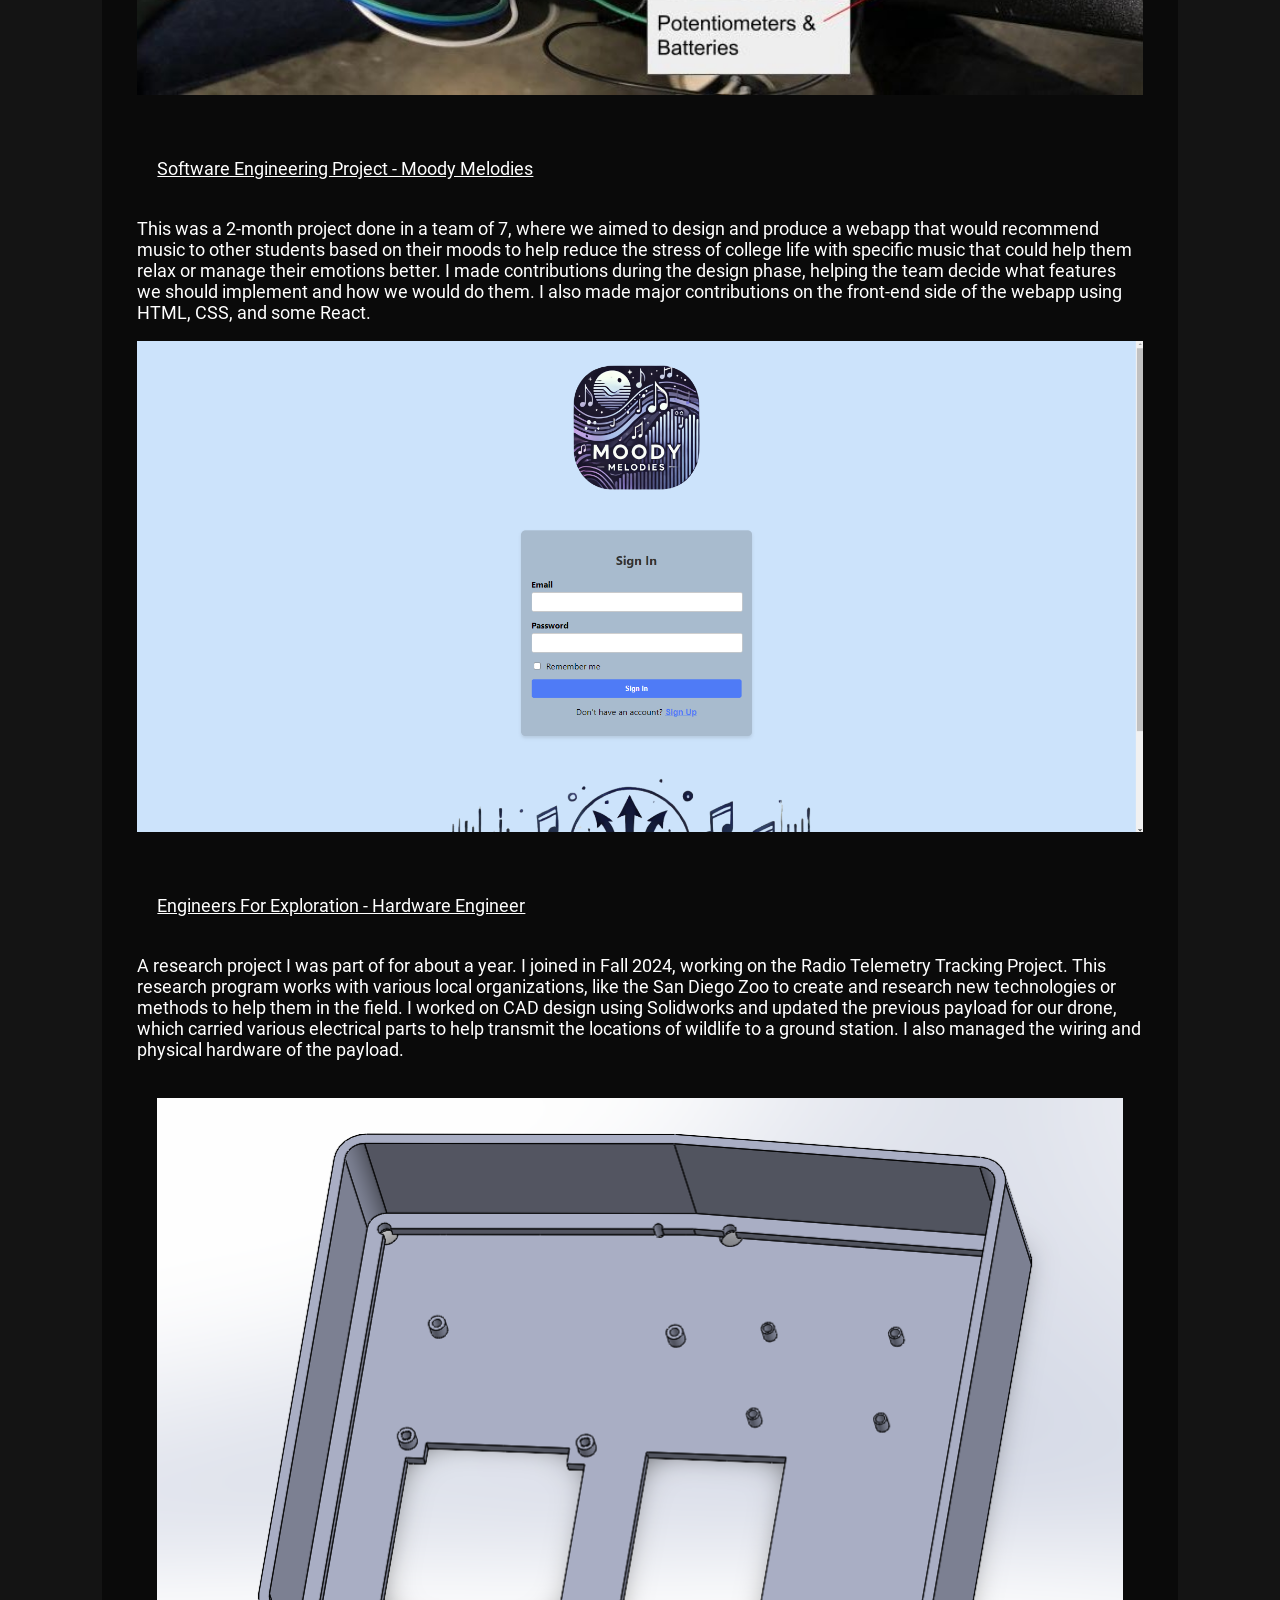
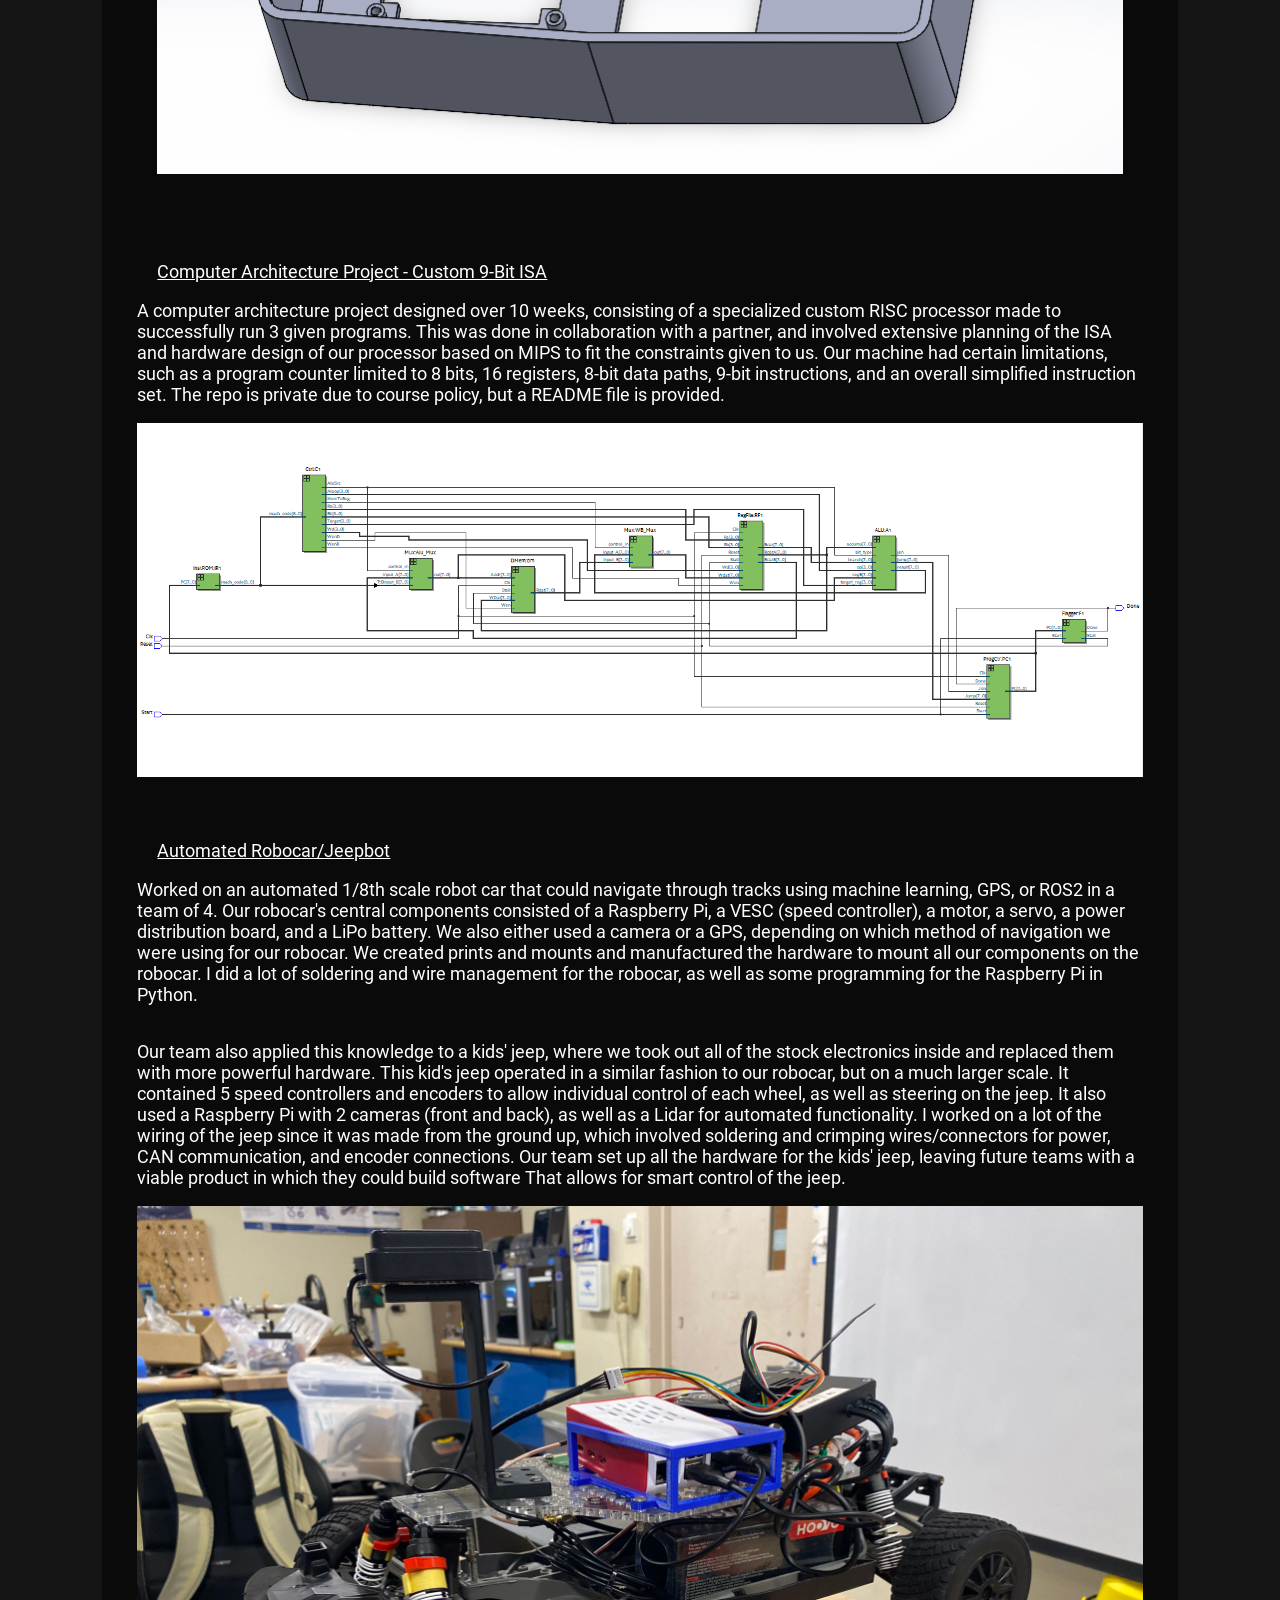
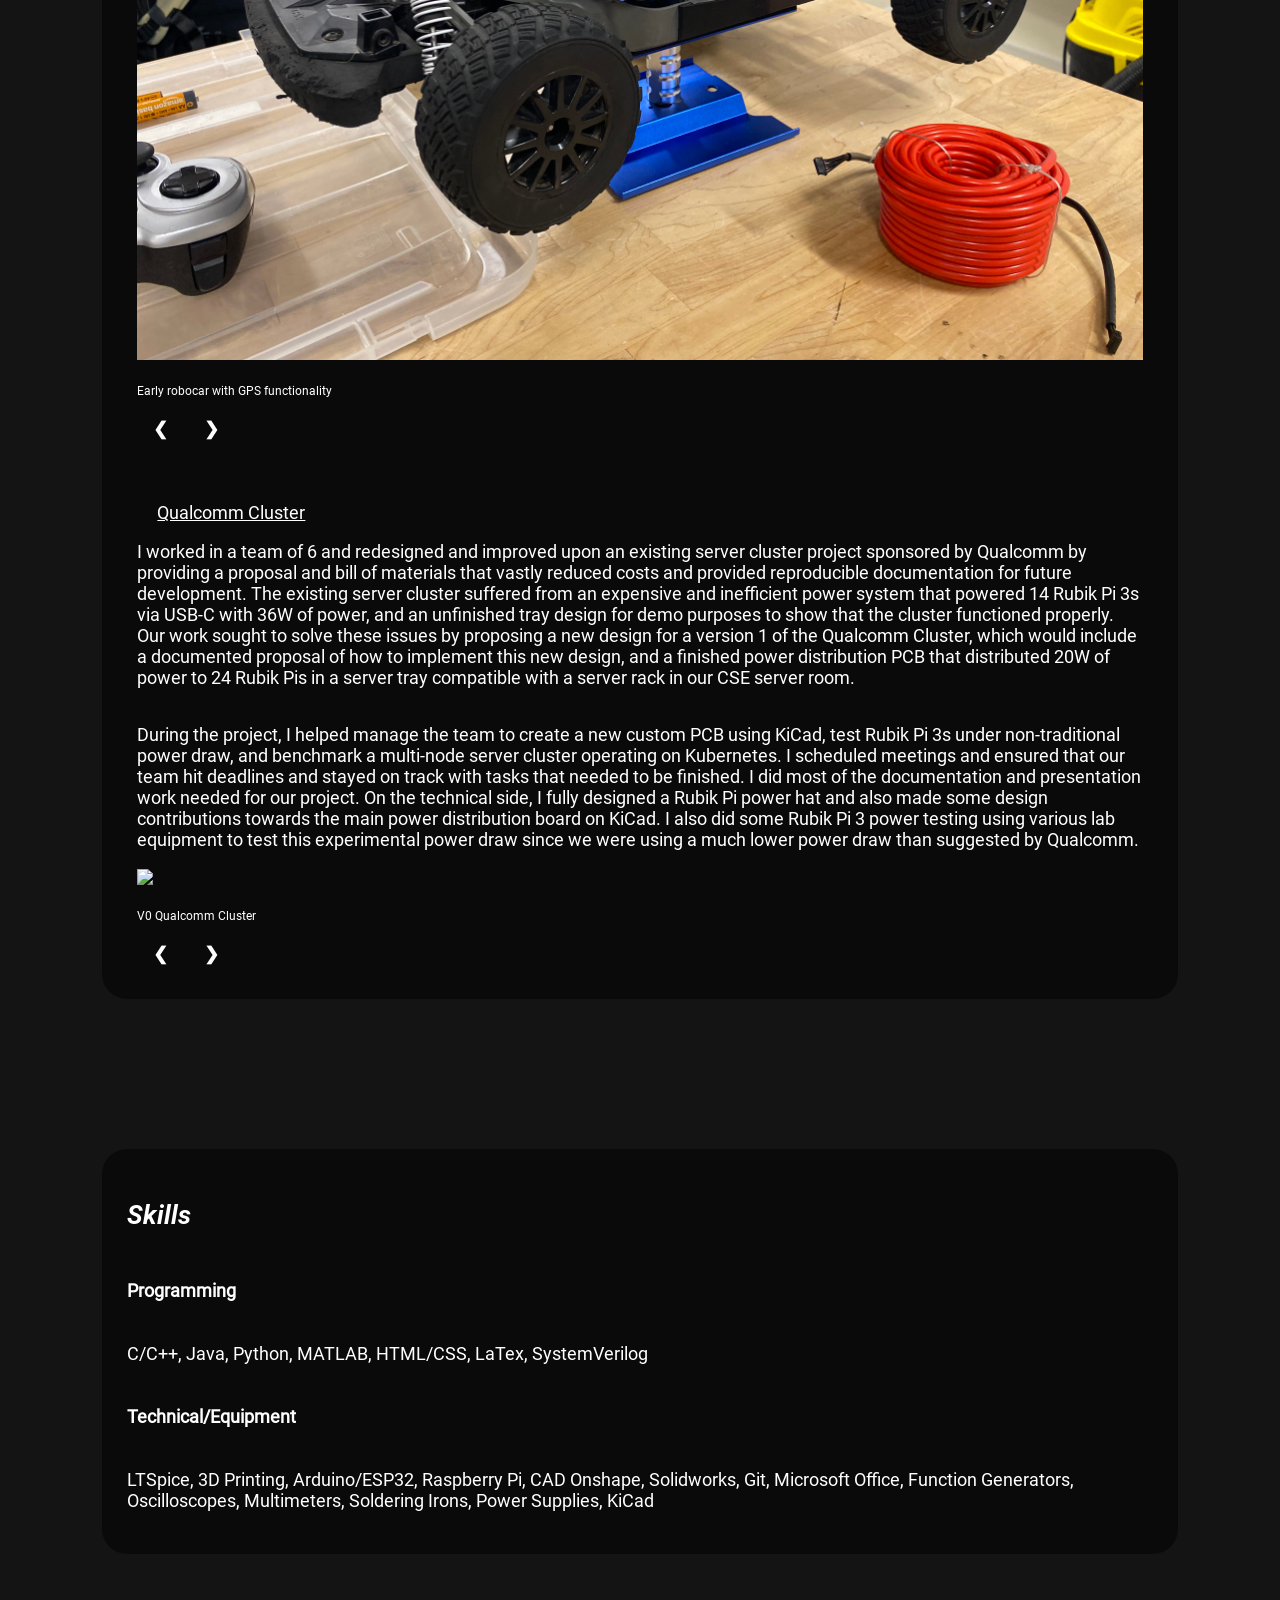
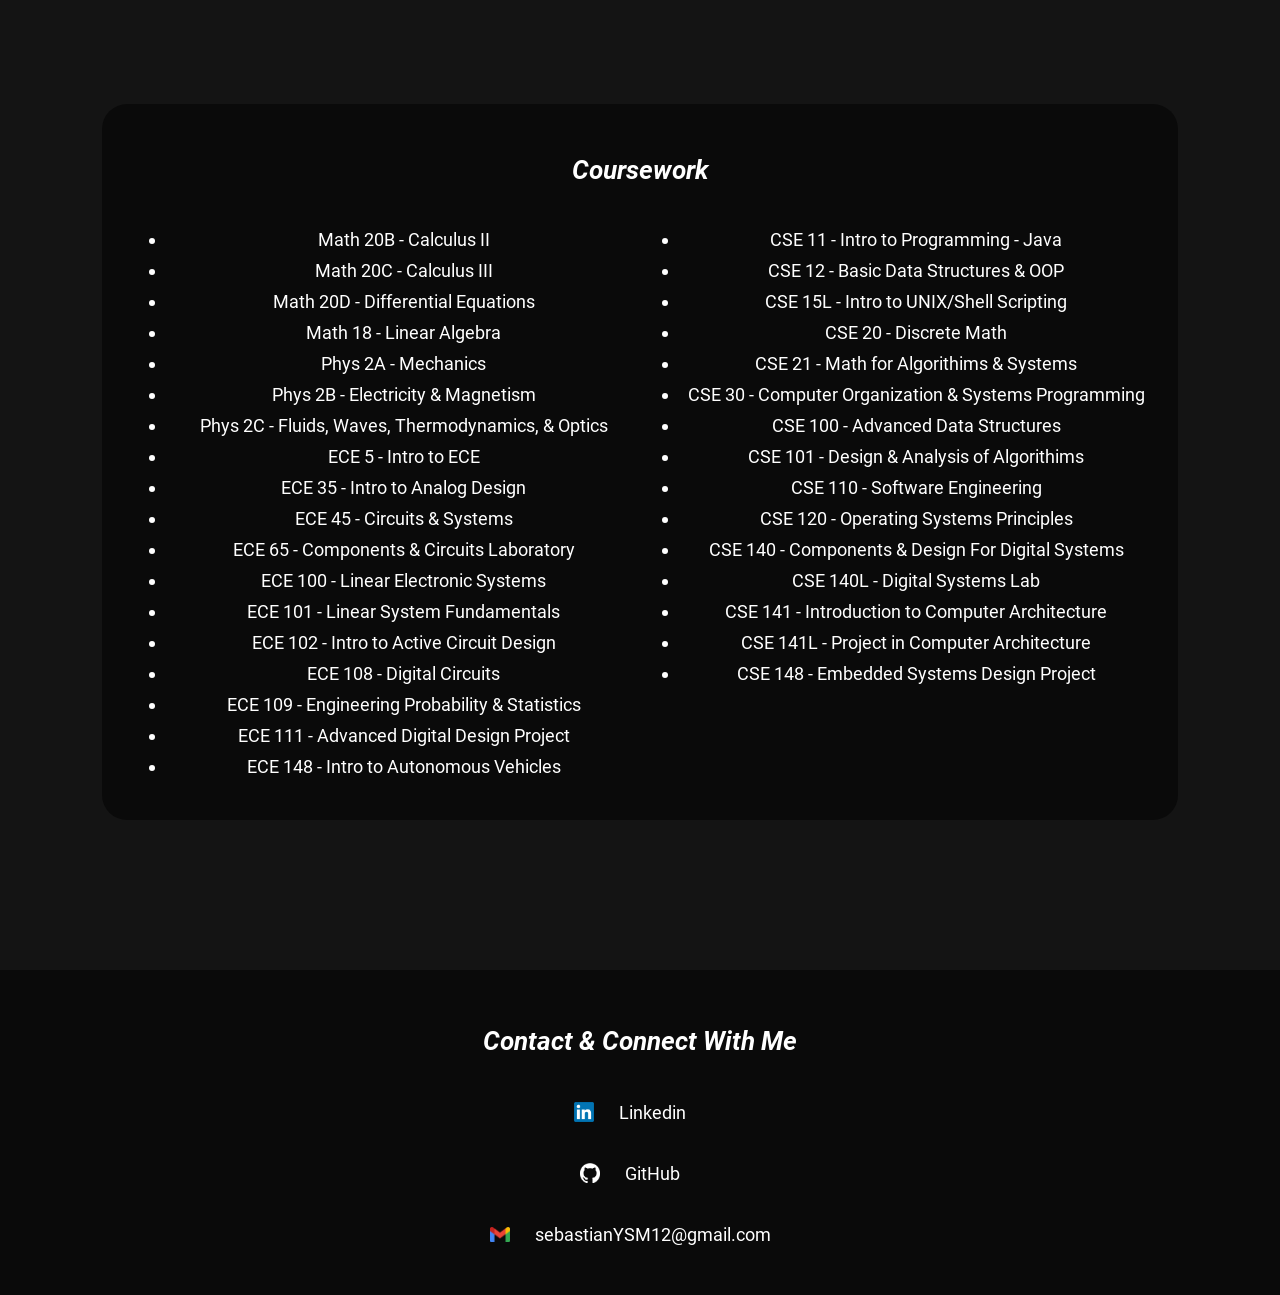
==== commit ba7233fd: "Update index.html" ====
--- a/index.html
+++ b/index.html
@@ -331,13 +331,14 @@
 
 	let slideIndices = {
       "slideshow-rpl": 1,
-      "slideshow-148": 1
+      "slideshow-148": 1,
+	  "slideshow-qualcomm": 1
 	};
 
 	window.addEventListener('load', function() {
       showSlides(1, "slideshow-rpl");
       showSlides(1, "slideshow-148");
-		showSlides(1, "slideshow-qualcomm");
+	  showSlides(1, "slideshow-qualcomm");
 	});
 
 	function plusSlides(n, containerId) {
